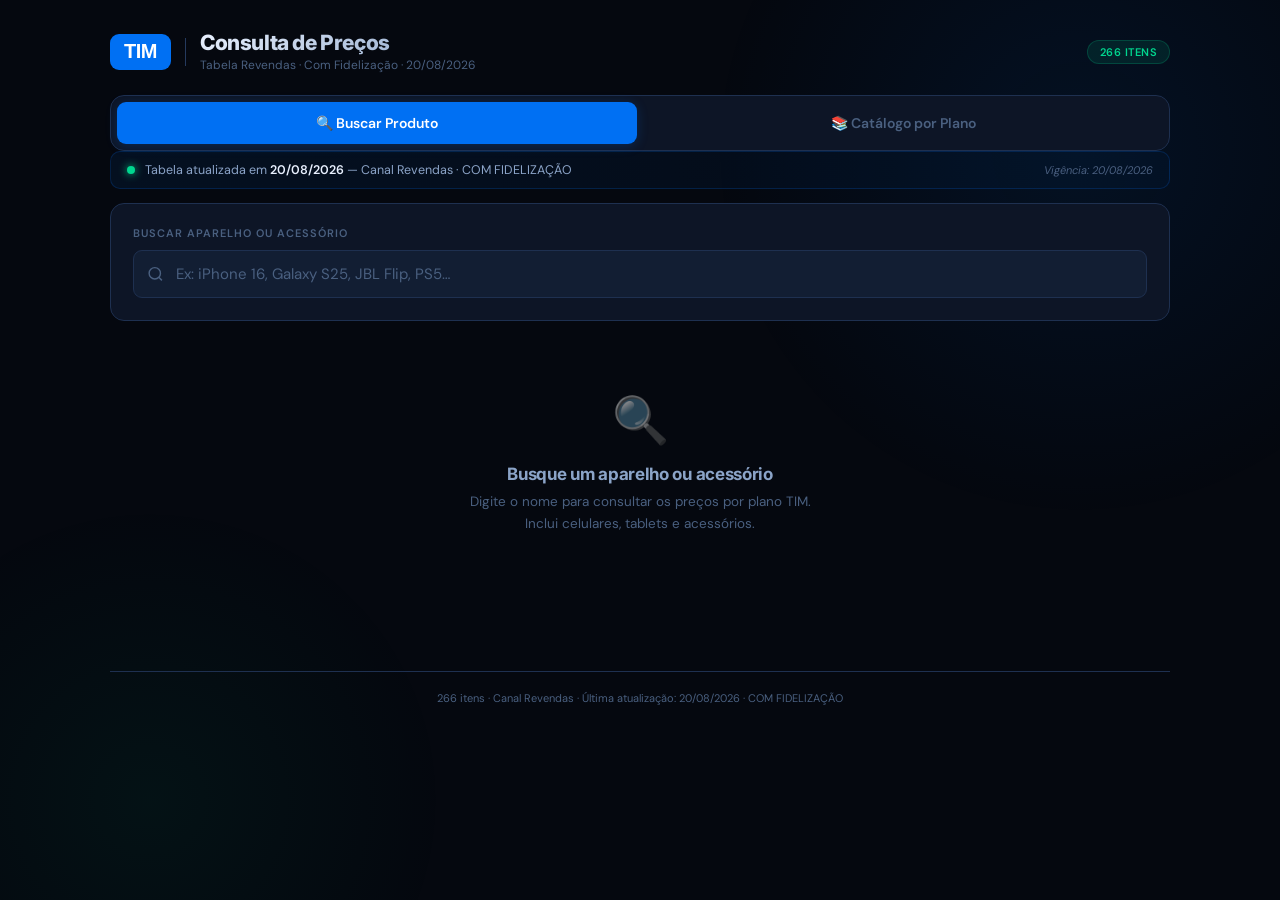
==== index.html @ 518be136 "🤖 Tabela atualizada automaticamente" ====
<!DOCTYPE html>
<html lang="pt-BR">
<head>
  <meta charset="UTF-8">
  <meta name="viewport" content="width=device-width, initial-scale=1.0">
  <meta name="description" content="Consulta de preços de aparelhos e acessórios TIM para canal Revendas">
  <title>TIM — Consulta de Preços · Revendas</title>
  <link rel="preconnect" href="https://fonts.googleapis.com">
  <link href="https://fonts.googleapis.com/css2?family=Inter:wght@400;500;600;700;800&family=DM+Sans:wght@400;500;600&display=swap" rel="stylesheet">
  <link rel="stylesheet" href="style.css">
</head>
<body>

  <!-- ════════════════════════════════════════════════════
       CABEÇALHO — Identidade visual e data da tabela
  ════════════════════════════════════════════════════ -->
  <header class="site-header" role="banner">
    <div class="header-inner">
      <div class="brand">
        <span class="brand-logo" aria-label="TIM">TIM</span>
        <div class="brand-divider" aria-hidden="true"></div>
        <div class="brand-text">
          <h1>Consulta de Preços</h1>
          <p>Tabela Revendas · Com Fidelização · <time datetime="2026-08-20">20/08/2026</time></p>
        </div>
      </div>
      <p class="header-badge" aria-label="Total de itens">266 itens</p>
    </div>
  </header>

  <!-- ════════════════════════════════════════════════════
       NAVEGAÇÃO DE MODO — Buscar vs. Catálogo
  ════════════════════════════════════════════════════ -->
  <nav class="mode-nav" role="tablist" aria-label="Modo de navegação">
    <div class="mode-nav-inner">
      <button class="mode-tab active" id="modeSearchTab" role="tab" aria-selected="true" data-mode="search">
        🔍 Buscar Produto
      </button>
      <button class="mode-tab" id="modeCatalogTab" role="tab" aria-selected="false" data-mode="catalog">
        📚 Catálogo por Plano
      </button>
    </div>
  </nav>

  <!-- ════════════════════════════════════════════════════
       CONTEÚDO PRINCIPAL
  ════════════════════════════════════════════════════ -->
  <main class="site-main" role="main">

    <!-- Banner de vigência da tabela -->
    <aside class="update-banner" aria-label="Informação de atualização">
      <span class="update-dot" aria-hidden="true"></span>
      <p class="update-text">
        Tabela atualizada em <strong>20/08/2026</strong> — Canal Revendas · COM FIDELIZAÇÃO
      </p>
      <p class="update-date">Vigência: 20/08/2026</p>
    </aside>

    <!-- ══════════════════ MODO BUSCA ══════════════════ -->
    <div id="modeSearch" role="tabpanel" aria-labelledby="modeSearchTab">

      <!-- Seção de busca -->
      <section class="search-section" aria-label="Busca de produtos">
        <label class="field-label" for="searchInput">Buscar Aparelho ou Acessório</label>
        <div class="search-wrapper" role="combobox" aria-expanded="false" aria-haspopup="listbox" aria-owns="searchDropdown">
          <svg class="search-icon" viewBox="0 0 24 24" fill="none" stroke="currentColor" stroke-width="2" aria-hidden="true">
            <circle cx="11" cy="11" r="8"/>
            <path d="m21 21-4.35-4.35"/>
          </svg>
          <input
            type="search"
            id="searchInput"
            placeholder="Ex: iPhone 16, Galaxy S25, JBL Flip, PS5…"
            autocomplete="off"
            spellcheck="false"
            aria-autocomplete="list"
            aria-controls="searchDropdown"
          >
          <button class="search-clear" id="searchClear" aria-label="Limpar busca" hidden>✕</button>
          <ul class="search-dropdown" id="searchDropdown" role="listbox" aria-label="Sugestões de produtos"></ul>
        </div>
      </section>

      <!-- Seletor de planos (visível após selecionar produto) -->
      <section class="plan-section" id="planSection" aria-label="Seleção de plano" hidden>
        <p class="field-label">Selecionar Plano</p>
        <nav class="plan-tabs" id="planTabs" aria-label="Grupos de planos">
          <button class="plan-tab active" data-group="nonfid" aria-pressed="true">💰 Sem Fidelização</button>
          <button class="plan-tab" data-group="mobile" aria-pressed="false">📱 Mobile Fidelizado</button>
          <button class="plan-tab" data-group="fibra" aria-pressed="false">🌐 TIM Fibra</button>
        </nav>
        <div id="planGrid" role="list" aria-label="Planos disponíveis"></div>
      </section>

      <!-- Resultado da consulta -->
      <section class="result-section" id="resultSection" aria-label="Resultado da consulta" hidden>
        <article class="product-card">

          <header class="product-header">
            <div class="product-logo" id="productLogo" aria-hidden="true"></div>
            <div class="product-info">
              <p class="product-type" id="productType"></p>
              <h2 class="product-name" id="productName"></h2>
              <ul class="product-tags" id="productTags" aria-label="Características do produto"></ul>
            </div>
          </header>

          <!-- Controle do Boost Trade In (visível só se o produto tiver Boost) -->
          <div class="boost-control" id="boostControl" hidden>
            <div class="boost-info">
              <span class="boost-label">⚡ Boost Trade In</span>
              <span class="boost-desc" id="boostDesc">Desconto extra na troca de aparelho usado</span>
            </div>
            <button class="boost-toggle" id="boostToggle" role="switch" aria-checked="false">
              <span class="boost-toggle-track"><span class="boost-toggle-thumb"></span></span>
              <span class="boost-toggle-state" id="boostToggleState">OFF</span>
            </button>
          </div>

          <!-- Destaque do preço selecionado -->
          <div class="price-spotlight" id="priceSpotlight" aria-live="polite">
            <p class="price-empty" id="priceEmpty">Selecione um plano acima para ver o preço</p>

            <div class="price-filled" id="priceFilled" hidden>
              <div class="price-plan-info">
                <span class="price-label">Preço no plano</span>
                <span class="price-plan-name" id="pricePlanName"></span>
              </div>
              <div class="price-value-row">
                <div class="price-value-block">
                  <span class="price-currency">R$</span>
                  <span class="price-integer" id="priceInteger"></span>
                  <span class="price-decimal" id="priceDecimal"></span>
                </div>
                <p class="price-hint" id="priceHint"></p>
                <div class="price-comparison" id="priceComparison"></div>
              </div>
            </div>
          </div>

          <!-- Todos os planos disponíveis -->
          <details class="all-plans" id="allPlansDetails">
            <summary class="all-plans-toggle">
              <span class="all-plans-title">Todos os planos disponíveis</span>
              <span class="all-plans-count badge" id="allPlansCount">0</span>
              <span class="all-plans-chevron" aria-hidden="true">▼</span>
            </summary>
            <ul class="all-plans-grid" id="allPlansGrid" role="list"></ul>
          </details>

        </article>
      </section>

      <!-- Estado inicial vazio -->
      <div class="empty-state" id="emptyState" aria-live="polite">
        <span class="empty-icon" aria-hidden="true">🔍</span>
        <h2>Busque um aparelho ou acessório</h2>
        <p>Digite o nome para consultar os preços por plano TIM.<br>Inclui celulares, tablets e acessórios.</p>
      </div>

    </div>

    <!-- ══════════════════ MODO CATÁLOGO ══════════════════ -->
    <div id="modeCatalog" role="tabpanel" aria-labelledby="modeCatalogTab" hidden>

      <!-- Filtros do catálogo -->
      <section class="catalog-filters" aria-label="Filtros do catálogo">
        <div class="catalog-filter-group">
          <label class="field-label" for="catalogPlanSelect">Plano do Cliente</label>
          <select class="catalog-select" id="catalogPlanSelect" aria-label="Selecionar plano do cliente">
            <option value="">— Escolha o plano para ver os preços —</option>
          </select>
        </div>

        <div class="catalog-filter-group">
          <label class="field-label" for="catalogTypeSelect">Tipo</label>
          <select class="catalog-select" id="catalogTypeSelect" aria-label="Filtrar por tipo">
            <option value="all">Todos</option>
            <option value="aparelho">📱 Aparelhos</option>
            <option value="acessorio">🔌 Acessórios</option>
          </select>
        </div>

        <div class="catalog-filter-group">
          <label class="field-label" for="catalogBrandSelect">Marca</label>
          <select class="catalog-select" id="catalogBrandSelect" aria-label="Filtrar por marca">
            <option value="all">Todas as marcas</option>
          </select>
        </div>

        <div class="catalog-filter-group catalog-filter-checkbox">
          <label class="catalog-check">
            <input type="checkbox" id="catalogBoostOnly">
            <span>⚡ Só com Boost</span>
          </label>
        </div>
      </section>

      <!-- Faixa de preço (digitável) -->
      <section class="catalog-price-range" aria-label="Faixa de preço">
        <div class="field-label">Faixa de Preço (R$)</div>
        <div class="price-input-row">
          <div class="price-input-group">
            <span class="price-input-prefix">de</span>
            <input type="number" id="catalogPriceMin" class="price-input" min="0" step="50" placeholder="0" inputmode="numeric" aria-label="Preço mínimo">
          </div>
          <span class="price-input-sep">—</span>
          <div class="price-input-group">
            <span class="price-input-prefix">até</span>
            <input type="number" id="catalogPriceMax" class="price-input" min="0" step="50" placeholder="sem limite" inputmode="numeric" aria-label="Preço máximo">
          </div>
          <button class="price-input-clear" id="catalogPriceClear" type="button">Limpar</button>
        </div>
      </section>

      <!-- Resumo de resultados -->
      <p class="catalog-summary" id="catalogSummary" aria-live="polite"></p>

      <!-- Grade do catálogo -->
      <section class="catalog-grid" id="catalogGrid" aria-label="Catálogo de produtos"></section>

      <!-- Estado vazio do catálogo -->
      <div class="empty-state" id="catalogEmpty">
        <span class="empty-icon" aria-hidden="true">📚</span>
        <h2>Selecione o plano do cliente</h2>
        <p>Escolha o plano acima para montar o catálogo com os preços já aplicados.<br>Depois é só filtrar por tipo, faixa de preço ou Boost.</p>
      </div>

    </div>

  </main>

  <!-- ════════════════════════════════════════════════════
       RODAPÉ
  ════════════════════════════════════════════════════ -->
  <footer class="site-footer" role="contentinfo">
    <p>
      266 itens &middot; Canal Revendas &middot;
      Última atualização: <time datetime="2026-08-20">20/08/2026</time> &middot; COM FIDELIZAÇÃO
    </p>
  </footer>

  <script src="script.js"></script>
</body>
</html>
---- style.css ----
/* ═══════════════════════════════════════════════════════════
   TIM Consulta de Preços — Canal Revendas
   style.css · Última atualização: 27/05/2026
   ═══════════════════════════════════════════════════════════ */


/* ──────────────────────────────────────────────────────────
   1. VARIÁVEIS GLOBAIS E RESET
   ────────────────────────────────────────────────────────── */
:root {
  /* Paleta de fundo */
  --bg:        #05080f;
  --surface:   #0d1526;
  --surface2:  #121e33;
  --surface3:  #1a2840;

  /* Bordas */
  --border:    #1e3050;
  --border2:   #253a5e;

  /* Cores de destaque */
  --accent:      #0070f3;
  --accent-glow: rgba(0, 112, 243, .22);

  /* Texto */
  --text:  #e8f0fe;
  --text2: #8ba4c8;
  --text3: #4a6080;

  /* Semânticas */
  --green:      #00d68f;
  --green-bg:   rgba(0, 214, 143, .1);
  --yellow:     #ffc107;
  --orange:     #ff8c42;
  --orange-bg:  rgba(255, 140, 66, .08);

  /* Forma */
  --radius:    14px;
  --radius-sm:  9px;
}

*, *::before, *::after {
  box-sizing: border-box;
  margin: 0;
  padding: 0;
}

/* Garante que o atributo `hidden` sempre esconda o elemento,
   mesmo quando há display:flex/grid definido na classe. */
[hidden] { display: none !important; }

html {
  scroll-behavior: smooth;
}

body {
  background: var(--bg);
  color: var(--text);
  font-family: 'DM Sans', sans-serif;
  min-height: 100vh;
  overflow-x: hidden;
}

/* Gradientes decorativos de fundo */
body::before {
  content: '';
  position: fixed;
  top: -250px; right: -200px;
  width: 800px; height: 800px;
  background: radial-gradient(circle, rgba(0, 112, 243, .09) 0%, transparent 65%);
  pointer-events: none;
  z-index: 0;
}
body::after {
  content: '';
  position: fixed;
  bottom: -200px; left: -150px;
  width: 600px; height: 600px;
  background: radial-gradient(circle, rgba(0, 214, 143, .05) 0%, transparent 70%);
  pointer-events: none;
  z-index: 0;
}


/* ──────────────────────────────────────────────────────────
   2. LAYOUT PRINCIPAL
   ────────────────────────────────────────────────────────── */
.site-main {
  position: relative;
  z-index: 1;
  max-width: 940px;
  margin: 0 auto;
  padding: 0 20px 80px;
}


/* ──────────────────────────────────────────────────────────
   3. CABEÇALHO (site-header)
   ────────────────────────────────────────────────────────── */
.site-header {
  position: relative;
  z-index: 1;
  max-width: 940px;
  margin: 0 auto;
  padding: 30px 20px 22px;
}

.header-inner {
  display: flex;
  align-items: center;
  gap: 14px;
  flex-wrap: wrap;
}

/* Logotipo TIM */
.brand {
  display: flex;
  align-items: center;
  gap: 14px;
}

.brand-logo {
  display: inline-flex;
  align-items: center;
  justify-content: center;
  height: 36px;
  padding: 0 14px;
  background: #0070f3;
  border-radius: 9px;
  font-family: 'Arial Black', sans-serif;
  font-weight: 900;
  font-size: 20px;
  color: white;
  letter-spacing: -0.5px;
}

.brand-divider {
  width: 1px;
  height: 28px;
  background: var(--border2);
  flex-shrink: 0;
}

.brand-text h1 {
  font-family: 'Inter', sans-serif;
  font-weight: 800;
  font-size: clamp(16px, 3.2vw, 21px);
  letter-spacing: -0.4px;
  background: linear-gradient(135deg, #e8f0fe, #8ba4c8);
  -webkit-background-clip: text;
  -webkit-text-fill-color: transparent;
  background-clip: text;
}

.brand-text p {
  font-size: 12px;
  color: var(--text3);
  margin-top: 2px;
}

/* Badge de contagem de itens */
.header-badge {
  margin-left: auto;
  background: var(--green-bg);
  color: var(--green);
  border: 1px solid rgba(0, 214, 143, .2);
  border-radius: 20px;
  padding: 4px 12px;
  font-size: 11px;
  font-weight: 600;
  letter-spacing: .5px;
  text-transform: uppercase;
  white-space: nowrap;
}


/* ──────────────────────────────────────────────────────────
   4. BANNER DE ATUALIZAÇÃO
   ────────────────────────────────────────────────────────── */
.update-banner {
  background: linear-gradient(90deg, rgba(0, 112, 243, .08), rgba(0, 112, 243, .03));
  border: 1px solid rgba(0, 112, 243, .2);
  border-radius: 10px;
  padding: 10px 16px;
  margin-bottom: 14px;
  display: flex;
  align-items: center;
  gap: 10px;
  flex-wrap: wrap;
}

/* Indicador "ao vivo" verde */
.update-dot {
  width: 8px;
  height: 8px;
  background: var(--green);
  border-radius: 50%;
  flex-shrink: 0;
  box-shadow: 0 0 8px var(--green);
}

.update-text {
  font-size: 12.5px;
  color: var(--text2);
}
.update-text strong {
  color: var(--text);
  font-weight: 600;
}

.update-date {
  margin-left: auto;
  font-size: 11px;
  color: var(--text3);
  font-style: italic;
}


/* ──────────────────────────────────────────────────────────
   5. SEÇÃO DE BUSCA E DROPDOWN
   ────────────────────────────────────────────────────────── */
.search-section {
  background: var(--surface);
  border: 1px solid var(--border);
  border-radius: var(--radius);
  padding: 22px;
  margin-bottom: 14px;
}

.field-label {
  display: block;
  font-size: 11px;
  font-weight: 600;
  letter-spacing: 1px;
  text-transform: uppercase;
  color: var(--text3);
  margin-bottom: 10px;
}

.search-wrapper {
  position: relative;
}

/* Ícone de lupa */
.search-icon {
  position: absolute;
  left: 14px;
  top: 50%;
  transform: translateY(-50%);
  color: var(--text3);
  pointer-events: none;
  width: 17px;
  height: 17px;
}

/* Botão limpar */
.search-clear {
  position: absolute;
  right: 14px;
  top: 50%;
  transform: translateY(-50%);
  background: var(--surface3);
  border: 1px solid var(--border);
  color: var(--text3);
  border-radius: 6px;
  width: 26px;
  height: 26px;
  display: flex;
  align-items: center;
  justify-content: center;
  cursor: pointer;
  font-size: 13px;
  transition: color .15s;
}
.search-clear:hover { color: var(--text); }

/* Campo de texto */
#searchInput {
  width: 100%;
  background: var(--surface2);
  border: 1.5px solid var(--border);
  border-radius: var(--radius-sm);
  padding: 13px 46px 13px 42px;
  color: var(--text);
  font-family: 'DM Sans', sans-serif;
  font-size: 15px;
  outline: none;
  transition: border-color .2s, box-shadow .2s;
}
#searchInput::placeholder { color: var(--text3); }
#searchInput:focus {
  border-color: var(--accent);
  box-shadow: 0 0 0 3px var(--accent-glow);
}

/* Lista de sugestões */
.search-dropdown {
  position: absolute;
  top: calc(100% + 6px);
  left: 0;
  right: 0;
  background: var(--surface2);
  border: 1.5px solid var(--border2);
  border-radius: var(--radius-sm);
  max-height: 340px;
  overflow-y: auto;
  z-index: 200;
  box-shadow: 0 16px 48px rgba(0, 0, 0, .55);
  list-style: none;
}
.search-dropdown:empty,
.search-dropdown[hidden] { display: none; }

.search-dropdown::-webkit-scrollbar       { width: 4px; }
.search-dropdown::-webkit-scrollbar-thumb { background: var(--border2); border-radius: 4px; }

/* Item da sugestão */
.dropdown-item {
  padding: 10px 14px;
  cursor: pointer;
  border-bottom: 1px solid var(--border);
  transition: background .12s;
  display: flex;
  align-items: center;
  gap: 10px;
  list-style: none;
}
.dropdown-item:last-child  { border-bottom: none; }
.dropdown-item:hover,
.dropdown-item.focused     { background: var(--surface3); }

/* Logo da marca no dropdown */
.dropdown-item-logo {
  width: 32px;
  height: 32px;
  flex-shrink: 0;
  display: flex;
  align-items: center;
  justify-content: center;
  background: white;
  border-radius: 7px;
  padding: 4px;
  overflow: hidden;
}
.dropdown-item-logo svg       { width: 100%; height: 100%; object-fit: contain; }
.dropdown-item-logo.icon-only { background: var(--surface3); border: 1px solid var(--border); font-size: 15px; }

.dropdown-item-info  { flex: 1; min-width: 0; }
.dropdown-item-name  { font-size: 13.5px; color: var(--text); font-weight: 500; white-space: nowrap; overflow: hidden; text-overflow: ellipsis; }
.dropdown-item-name mark { background: transparent; color: var(--accent); font-weight: 700; }
.dropdown-item-sub   { font-size: 11px; color: var(--text3); margin-top: 1px; }
.dropdown-item-tags  { display: flex; gap: 5px; flex-shrink: 0; }

/* Mensagem "sem resultados" */
.dropdown-no-results { padding: 20px; text-align: center; color: var(--text3); font-size: 14px; }

/* Tags pequenas (tecnologia, categoria) */
.tag {
  font-size: 10px;
  border-radius: 4px;
  padding: 2px 7px;
  font-weight: 600;
  border: 1px solid;
}
.tag-tech { background: var(--surface3); color: var(--text3); border-color: var(--border); }
.tag-5g   { background: rgba(0, 214, 143, .08); color: var(--green); border-color: rgba(0, 214, 143, .2); }
.tag-acc  { background: rgba(255, 193, 7, .08); color: var(--yellow); border-color: rgba(255, 193, 7, .2); }


/* ──────────────────────────────────────────────────────────
   6. SELETOR DE PLANOS
   ────────────────────────────────────────────────────────── */
.plan-section {
  background: var(--surface);
  border: 1px solid var(--border);
  border-radius: var(--radius);
  padding: 22px;
  margin-bottom: 14px;
  animation: fadeUp .3s ease;
}

@keyframes fadeUp {
  from { opacity: 0; transform: translateY(8px); }
  to   { opacity: 1; transform: translateY(0); }
}

/* Abas de grupo */
.plan-tabs {
  display: flex;
  gap: 6px;
  margin-bottom: 16px;
  flex-wrap: wrap;
}

.plan-tab {
  background: var(--surface2);
  border: 1.5px solid var(--border);
  color: var(--text3);
  border-radius: 20px;
  padding: 6px 14px;
  font-size: 12px;
  font-weight: 600;
  cursor: pointer;
  transition: all .15s;
  font-family: 'DM Sans', sans-serif;
  white-space: nowrap;
}
.plan-tab:hover { color: var(--text); border-color: var(--border2); }
.plan-tab.active,
.plan-tab[aria-pressed="true"] {
  background: var(--accent);
  border-color: var(--accent);
  color: white;
  box-shadow: 0 0 14px var(--accent-glow);
}

/* Grade de planos fidelizados (horizontal) */
.plan-grid {
  display: grid;
  grid-template-columns: repeat(auto-fill, minmax(200px, 1fr));
  gap: 6px;
}

.plan-card {
  background: var(--surface2);
  border: 1.5px solid var(--border);
  border-radius: var(--radius-sm);
  padding: 11px 14px;
  cursor: pointer;
  transition: all .18s;
  display: flex;
  align-items: center;
  justify-content: space-between;
  gap: 8px;
  min-height: 50px;
  list-style: none;
}
.plan-card:hover                  { border-color: var(--accent); background: var(--surface3); transform: translateY(-1px); }
.plan-card.selected               { border-color: var(--accent); background: rgba(0, 112, 243, .1); box-shadow: 0 0 0 1px var(--accent); }
.plan-card.unavailable            { opacity: .3; cursor: not-allowed; }
.plan-card.unavailable:hover      { transform: none; border-color: var(--border); background: var(--surface2); }

.plan-card__name  { font-size: 12px; font-weight: 600; color: var(--text); line-height: 1.3; flex: 1; min-width: 0; }
.plan-card__price { font-family: 'Inter', sans-serif; font-size: 14px; font-weight: 700; color: var(--green); white-space: nowrap; flex-shrink: 0; text-align: right; font-variant-numeric: tabular-nums; letter-spacing: -.2px; }
.plan-card__price.na { font-size: 11px; color: var(--text3); font-family: 'DM Sans', sans-serif; font-weight: 400; }

/* Grade de planos sem fidelização (vertical, 2 colunas) */
.nonfid-grid {
  display: grid;
  grid-template-columns: repeat(2, 1fr);
  gap: 8px;
}

.nonfid-card {
  background: var(--surface2);
  border: 1.5px solid rgba(255, 140, 66, .3);
  border-radius: var(--radius-sm);
  padding: 14px 16px;
  cursor: pointer;
  transition: all .18s;
  display: flex;
  flex-direction: column;
  gap: 8px;
  list-style: none;
}
.nonfid-card:hover                { border-color: var(--orange); background: var(--surface3); transform: translateY(-1px); }
.nonfid-card.selected             { border-color: var(--orange); background: var(--orange-bg); box-shadow: 0 0 0 1px var(--orange); }
.nonfid-card.unavailable          { opacity: .3; cursor: not-allowed; }
.nonfid-card.unavailable:hover    { transform: none; border-color: rgba(255, 140, 66, .3); background: var(--surface2); }

.nonfid-card__name  { font-size: 12px; font-weight: 700; color: var(--text); line-height: 1.3; text-transform: uppercase; letter-spacing: .3px; }
.nonfid-card__desc  { font-size: 10.5px; color: var(--text3); font-weight: 400; line-height: 1.4; }
.nonfid-card__price { font-family: 'Inter', sans-serif; font-size: 19px; font-weight: 700; color: var(--orange); letter-spacing: -.3px; line-height: 1; font-variant-numeric: tabular-nums; }
.nonfid-card__price.na { font-size: 12px; color: var(--text3); font-family: 'DM Sans', sans-serif; font-weight: 400; }

/* Nota informativa abaixo dos cards sem fidelização */
.nonfid-note {
  grid-column: 1 / -1;
  font-size: 11px;
  color: var(--text3);
  padding: 9px 12px;
  background: rgba(255, 140, 66, .06);
  border: 1px solid rgba(255, 140, 66, .15);
  border-radius: 7px;
  line-height: 1.5;
}


/* ──────────────────────────────────────────────────────────
   7. CARD DE RESULTADO
   ────────────────────────────────────────────────────────── */
.result-section {
  animation: fadeUp .35s ease;
}

.product-card {
  background: var(--surface);
  border: 1px solid var(--border);
  border-radius: var(--radius);
  padding: 26px;
  margin-bottom: 14px;
}

/* Cabeçalho do produto */
.product-header {
  display: flex;
  align-items: flex-start;
  gap: 16px;
  margin-bottom: 22px;
  flex-wrap: wrap;
}

.product-logo {
  width: 60px;
  height: 60px;
  background: white;
  border-radius: 13px;
  display: flex;
  align-items: center;
  justify-content: center;
  flex-shrink: 0;
  padding: 8px;
  overflow: hidden;
  box-shadow: 0 4px 16px rgba(0, 0, 0, .35);
}
.product-logo svg      { width: 100%; height: 100%; object-fit: contain; }
.product-logo.icon-only { background: var(--surface2); border: 1px solid var(--border); font-size: 26px; }

.product-info { flex: 1; }

.product-type {
  font-size: 10px;
  font-weight: 700;
  letter-spacing: 1.2px;
  text-transform: uppercase;
  color: var(--text3);
  margin-bottom: 4px;
}

.product-name {
  font-family: 'Inter', sans-serif;
  font-size: clamp(15px, 3vw, 20px);
  font-weight: 700;
  color: var(--text);
  line-height: 1.25;
  margin-bottom: 8px;
  letter-spacing: -.3px;
}

.product-tags {
  display: flex;
  gap: 6px;
  flex-wrap: wrap;
  list-style: none;
}

.product-tag { font-size: 11px; border-radius: 5px; padding: 3px 9px; font-weight: 600; border: 1px solid; }
.product-tag--default { background: var(--surface3); color: var(--text3); border-color: var(--border); }
.product-tag--5g    { background: rgba(0, 214, 143, .08); color: var(--green); border-color: rgba(0, 214, 143, .2); }
.product-tag--store { background: rgba(255, 140, 66, .08); color: var(--orange); border-color: rgba(255, 140, 66, .2); }


/* ──────────────────────────────────────────────────────────
   8. SPOTLIGHT DE PREÇO
   ────────────────────────────────────────────────────────── */
.price-spotlight {
  background: var(--surface2);
  border: 1.5px solid var(--border2);
  border-radius: var(--radius);
  overflow: hidden;
  margin-bottom: 20px;
}

/* Estado vazio */
.price-empty {
  padding: 26px 22px;
  text-align: center;
  color: var(--text3);
  font-size: 14px;
}

/* Cabeçalho do spotlight */
.price-plan-info {
  padding: 16px 22px 14px;
  border-bottom: 1px solid var(--border);
}

.price-label {
  display: block;
  font-size: 10px;
  font-weight: 700;
  letter-spacing: 1.2px;
  text-transform: uppercase;
  color: var(--text3);
  margin-bottom: 8px;
}

.price-plan-name         { font-size: 14px; font-weight: 600; color: var(--accent); line-height: 1.3; }
.price-plan-name.nonfid  { color: var(--orange); }

/* Valor principal */
.price-value-row {
  padding: 16px 22px;
  display: flex;
  align-items: flex-end;
  gap: 20px;
  flex-wrap: wrap;
}

.price-value-block {
  flex: 1;
  display: flex;
  align-items: baseline;
  gap: 8px;
  flex-wrap: wrap;
}

.price-currency { font-family: 'Inter', sans-serif; font-size: 18px; font-weight: 600; color: var(--text3); padding-bottom: 6px; }
.price-integer  { font-family: 'Inter', sans-serif; font-size: clamp(38px, 8vw, 58px); font-weight: 800; color: var(--text); line-height: 1; letter-spacing: -2px; font-variant-numeric: tabular-nums; }
.price-decimal  { font-family: 'Inter', sans-serif; font-size: 22px; font-weight: 600; color: var(--text2); padding-bottom: 8px; font-variant-numeric: tabular-nums; }

.price-hint {
  font-size: 11px;
  color: var(--text3);
  margin-top: 5px;
  font-style: italic;
}

/* Comparativo de economia */
.price-comparison {
  display: flex;
  flex-direction: column;
  gap: 4px;
  align-items: flex-end;
  padding-bottom: 4px;
}

.comparison-label    { font-size: 11px; color: var(--text3); font-weight: 500; }
.comparison-original { font-size: 15px; color: var(--text3); text-decoration: line-through; font-weight: 500; }
.comparison-savings  {
  display: inline-flex;
  align-items: center;
  gap: 4px;
  background: var(--green-bg);
  border: 1px solid rgba(0, 214, 143, .25);
  border-radius: 6px;
  padding: 4px 10px;
  font-size: 12px;
  font-weight: 700;
  color: var(--green);
}


/* ──────────────────────────────────────────────────────────
   9. TODOS OS PLANOS (colapsável nativo via <details>)
   ────────────────────────────────────────────────────────── */
.all-plans {
  border-radius: var(--radius-sm);
  overflow: hidden;
}

/* Cabeçalho clicável */
.all-plans-toggle {
  display: flex;
  align-items: center;
  gap: 10px;
  cursor: pointer;
  padding: 12px 16px;
  background: var(--surface2);
  border: 1px solid var(--border);
  border-radius: var(--radius-sm);
  transition: all .15s;
  list-style: none;
  user-select: none;
}
.all-plans-toggle::-webkit-details-marker { display: none; }
.all-plans-toggle:hover { background: var(--surface3); border-color: var(--border2); }

.all-plans-title  { font-family: 'Inter', sans-serif; font-size: 13px; font-weight: 600; color: var(--text2); flex: 1; }

/* Badge com contagem */
.badge {
  font-size: 11px;
  background: var(--surface3);
  color: var(--text3);
  border: 1px solid var(--border);
  border-radius: 10px;
  padding: 2px 8px;
  font-weight: 600;
}

/* Seta que rotaciona ao abrir */
.all-plans-chevron { color: var(--text3); font-size: 14px; flex-shrink: 0; transition: transform .25s; }
.all-plans[open] .all-plans-chevron { transform: rotate(180deg); }

/* Lista de planos */
.all-plans-grid {
  display: grid;
  grid-template-columns: repeat(auto-fill, minmax(220px, 1fr));
  gap: 5px;
  padding-top: 10px;
  list-style: none;
}

/* Item de plano mini */
.plan-mini {
  display: flex;
  align-items: center;
  background: var(--surface2);
  border: 1px solid var(--border);
  border-radius: var(--radius-sm);
  padding: 10px 14px;
  cursor: pointer;
  transition: all .15s;
  gap: 12px;
  list-style: none;
}
.plan-mini:hover     { border-color: var(--border2); background: var(--surface3); }
.plan-mini.active    { border-color: var(--accent); background: rgba(0, 112, 243, .08); }

.plan-mini__name {
  font-size: 12px;
  color: var(--text2);
  font-weight: 500;
  flex: 1;
  line-height: 1.3;
}

.plan-mini__nonfid-badge {
  display: block;
  font-size: 9px;
  color: var(--orange);
  font-weight: 700;
}

.plan-mini__price-block { text-align: right; flex-shrink: 0; }
.plan-mini__currency    { font-size: 10px; color: var(--text3); font-weight: 500; }
.plan-mini__value       { font-family: 'Inter', sans-serif; font-size: 15px; font-weight: 700; color: var(--green); line-height: 1; letter-spacing: -.2px; font-variant-numeric: tabular-nums; }
.plan-mini__value.nonfid { color: var(--orange); }
.plan-mini__cents       { font-family: 'Inter', sans-serif; font-size: 11px; font-weight: 600; opacity: .75; font-variant-numeric: tabular-nums; }


/* ──────────────────────────────────────────────────────────
   10. ESTADO VAZIO (sem produto selecionado)
   ────────────────────────────────────────────────────────── */
.empty-state {
  text-align: center;
  padding: 55px 20px;
  color: var(--text3);
}

.empty-icon  { font-size: 46px; display: block; margin-bottom: 14px; opacity: .5; }
.empty-state h2 { font-family: 'Inter', sans-serif; font-size: 17px; font-weight: 700; color: var(--text2); margin-bottom: 7px; letter-spacing: -.3px; }
.empty-state p  { font-size: 13.5px; line-height: 1.65; max-width: 360px; margin: 0 auto; }


/* ──────────────────────────────────────────────────────────
   11. RODAPÉ (site-footer)
   ────────────────────────────────────────────────────────── */
.site-footer {
  position: relative;
  z-index: 1;
  max-width: 940px;
  margin: 0 auto;
  padding: 0 20px 40px;
}

.site-footer p {
  text-align: center;
  font-size: 11px;
  color: var(--text3);
  padding-top: 16px;
  border-top: 1px solid var(--border);
  line-height: 1.9;
}


/* ──────────────────────────────────────────────────────────
   12. RESPONSIVIDADE
   ────────────────────────────────────────────────────────── */

/* Mobile */
@media (max-width: 600px) {
  .site-header  { padding: 16px 14px 14px; }
  .site-main    { padding: 0 14px 60px; }
  .site-footer  { padding: 0 14px 40px; }
  .header-badge { display: none; }
  .search-section, .plan-section, .product-card { padding: 16px; }
  .plan-grid        { grid-template-columns: 1fr; }
  .nonfid-grid      { grid-template-columns: 1fr; }
  .all-plans-grid   { grid-template-columns: 1fr; }
  .price-value-row  { gap: 14px; }
  .price-comparison { align-items: flex-start; }
  .update-date      { display: none; }
  /* Cards de plano: nome e preço lado a lado com respiro */
  .plan-card        { min-height: 46px; padding: 12px 14px; }
  .plan-card__name  { font-size: 13px; }
  .plan-card__price { font-size: 15px; }
}

/* Tablets / telas médias: 2 colunas */
@media (min-width: 601px) and (max-width: 900px) {
  .plan-grid   { grid-template-columns: 1fr 1fr; }
  .nonfid-grid { grid-template-columns: 1fr 1fr; }
}

/* Desktop largo */
@media (min-width: 1200px) {
  .site-header,
  .site-main,
  .site-footer { max-width: 1100px; }
  .plan-grid   { grid-template-columns: repeat(auto-fill, minmax(210px, 1fr)); }
  .nonfid-grid { grid-template-columns: repeat(4, 1fr); }
}


/* ══════════════════════════════════════════════════════════
   13. NAVEGAÇÃO DE MODO (Buscar / Catálogo)
   ══════════════════════════════════════════════════════════ */
.mode-nav {
  position: relative;
  z-index: 1;
  max-width: 940px;
  margin: 0 auto;
  padding: 0 20px;
}

.mode-nav-inner {
  display: flex;
  gap: 6px;
  background: var(--surface);
  border: 1px solid var(--border);
  border-radius: var(--radius);
  padding: 6px;
}

.mode-tab {
  flex: 1;
  background: transparent;
  border: none;
  color: var(--text3);
  border-radius: var(--radius-sm);
  padding: 12px 16px;
  font-size: 14px;
  font-weight: 600;
  cursor: pointer;
  transition: all .18s;
  font-family: 'DM Sans', sans-serif;
}
.mode-tab:hover    { color: var(--text2); }
.mode-tab.active {
  background: var(--accent);
  color: white;
  box-shadow: 0 2px 12px var(--accent-glow);
}


/* ══════════════════════════════════════════════════════════
   14. CONTROLE DO BOOST TRADE IN
   ══════════════════════════════════════════════════════════ */
.boost-control {
  display: flex;
  align-items: center;
  justify-content: space-between;
  gap: 16px;
  background: linear-gradient(90deg, rgba(255, 193, 7, .08), rgba(255, 140, 66, .04));
  border: 1.5px solid rgba(255, 193, 7, .3);
  border-radius: var(--radius);
  padding: 14px 18px;
  margin-bottom: 20px;
}

.boost-info {
  display: flex;
  flex-direction: column;
  gap: 3px;
  min-width: 0;
}

.boost-label {
  font-size: 13px;
  font-weight: 700;
  color: var(--yellow);
  letter-spacing: .3px;
}

.boost-desc {
  font-size: 11.5px;
  color: var(--text3);
  line-height: 1.4;
}

/* Interruptor (switch) do Boost */
.boost-toggle {
  display: flex;
  align-items: center;
  gap: 10px;
  background: transparent;
  border: none;
  cursor: pointer;
  flex-shrink: 0;
  font-family: 'Inter', sans-serif;
}

.boost-toggle-track {
  position: relative;
  width: 46px;
  height: 26px;
  background: var(--surface3);
  border: 1px solid var(--border2);
  border-radius: 13px;
  transition: background .2s, border-color .2s;
}

.boost-toggle-thumb {
  position: absolute;
  top: 2px;
  left: 2px;
  width: 20px;
  height: 20px;
  background: var(--text3);
  border-radius: 50%;
  transition: transform .2s, background .2s;
}

.boost-toggle-state {
  font-size: 12px;
  font-weight: 700;
  color: var(--text3);
  letter-spacing: .5px;
  min-width: 26px;
  text-align: left;
}

/* Estado ATIVADO */
.boost-toggle[aria-checked="true"] .boost-toggle-track {
  background: rgba(255, 193, 7, .25);
  border-color: var(--yellow);
}
.boost-toggle[aria-checked="true"] .boost-toggle-thumb {
  transform: translateX(20px);
  background: var(--yellow);
}
.boost-toggle[aria-checked="true"] .boost-toggle-state {
  color: var(--yellow);
}

/* Linha de desconto Boost dentro do spotlight */
.price-boost-applied {
  display: inline-flex;
  align-items: center;
  gap: 6px;
  background: rgba(255, 193, 7, .1);
  border: 1px solid rgba(255, 193, 7, .3);
  border-radius: 6px;
  padding: 4px 10px;
  font-size: 12px;
  font-weight: 700;
  color: var(--yellow);
  margin-top: 8px;
}

/* Selo de Boost nas tags do produto e cards do catálogo */
.tag-boost,
.product-tag--boost {
  background: rgba(255, 193, 7, .1);
  color: var(--yellow);
  border-color: rgba(255, 193, 7, .3);
}


/* ══════════════════════════════════════════════════════════
   15. CATÁLOGO POR PLANO
   ══════════════════════════════════════════════════════════ */

/* Filtros */
.catalog-filters {
  display: grid;
  grid-template-columns: 1.6fr 1fr 1.2fr auto;
  gap: 12px;
  background: var(--surface);
  border: 1px solid var(--border);
  border-radius: var(--radius);
  padding: 18px;
  margin-bottom: 14px;
  align-items: end;
}

.catalog-filter-group { min-width: 0; }

.catalog-select {
  width: 100%;
  background: var(--surface2);
  border: 1.5px solid var(--border);
  border-radius: var(--radius-sm);
  padding: 11px 14px;
  color: var(--text);
  font-family: 'DM Sans', sans-serif;
  font-size: 14px;
  outline: none;
  cursor: pointer;
  transition: border-color .2s;
}
.catalog-select:focus { border-color: var(--accent); }

.catalog-filter-checkbox { display: flex; align-items: center; }

.catalog-check {
  display: flex;
  align-items: center;
  gap: 8px;
  cursor: pointer;
  font-size: 13px;
  font-weight: 600;
  color: var(--text2);
  white-space: nowrap;
  padding: 11px 0;
}
.catalog-check input { width: 16px; height: 16px; cursor: pointer; accent-color: var(--yellow); }

/* Faixa de preço (campos digitáveis) */
.catalog-price-range {
  background: var(--surface);
  border: 1px solid var(--border);
  border-radius: var(--radius);
  padding: 16px 18px;
  margin-bottom: 14px;
}

.price-input-row {
  display: flex;
  align-items: center;
  gap: 10px;
  margin-top: 8px;
  flex-wrap: wrap;
}

.price-input-group {
  display: flex;
  align-items: center;
  gap: 8px;
  background: var(--surface2);
  border: 1.5px solid var(--border);
  border-radius: var(--radius-sm);
  padding: 0 12px;
  transition: border-color .2s;
}
.price-input-group:focus-within { border-color: var(--accent); }

.price-input-prefix {
  font-size: 12px;
  color: var(--text3);
  font-weight: 600;
}

.price-input {
  background: transparent;
  border: none;
  color: var(--text);
  font-family: 'Inter', sans-serif;
  font-size: 15px;
  font-weight: 600;
  padding: 11px 0;
  width: 110px;
  outline: none;
  font-variant-numeric: tabular-nums;
}
.price-input::placeholder { color: var(--text3); font-weight: 400; }
/* Remove as setinhas dos number inputs */
.price-input::-webkit-outer-spin-button,
.price-input::-webkit-inner-spin-button { -webkit-appearance: none; margin: 0; }
.price-input { -moz-appearance: textfield; appearance: textfield; }

.price-input-sep { color: var(--text3); font-weight: 600; }

.price-input-clear {
  margin-left: auto;
  background: var(--surface3);
  border: 1px solid var(--border);
  color: var(--text3);
  border-radius: var(--radius-sm);
  padding: 9px 16px;
  font-size: 12px;
  font-weight: 600;
  cursor: pointer;
  font-family: 'DM Sans', sans-serif;
  transition: all .15s;
}
.price-input-clear:hover { color: var(--text); border-color: var(--border2); }

/* Resumo */
.catalog-summary {
  font-size: 13px;
  color: var(--text3);
  margin-bottom: 14px;
  padding: 0 2px;
}
.catalog-summary strong { color: var(--text2); }

/* Grade de produtos */
.catalog-grid {
  display: grid;
  grid-template-columns: repeat(auto-fill, minmax(220px, 1fr));
  gap: 12px;
}

/* Cartão do catálogo */
.catalog-card {
  background: var(--surface);
  border: 1px solid var(--border);
  border-radius: var(--radius);
  padding: 16px;
  display: flex;
  flex-direction: column;
  gap: 12px;
  transition: border-color .18s, transform .18s;
}
.catalog-card:hover { border-color: var(--border2); transform: translateY(-2px); }

.catalog-card-top {
  display: flex;
  align-items: center;
  gap: 12px;
}

.catalog-card-logo {
  width: 44px; height: 44px;
  background: white;
  border-radius: 10px;
  display: flex;
  align-items: center;
  justify-content: center;
  flex-shrink: 0;
  padding: 6px;
  overflow: hidden;
}
.catalog-card-logo svg { width: 100%; height: 100%; object-fit: contain; }
.catalog-card-logo.icon-only { background: var(--surface2); border: 1px solid var(--border); font-size: 20px; }

.catalog-card-title { flex: 1; min-width: 0; }
.catalog-card-name {
  font-family: 'Inter', sans-serif;
  font-size: 13px;
  font-weight: 600;
  color: var(--text);
  line-height: 1.3;
}
.catalog-card-cat {
  font-size: 10.5px;
  color: var(--text3);
  margin-top: 2px;
}

.catalog-card-tags {
  display: flex;
  gap: 5px;
  flex-wrap: wrap;
}

.catalog-card-price {
  display: flex;
  align-items: baseline;
  gap: 4px;
  padding-top: 4px;
  border-top: 1px solid var(--border);
}
.catalog-card-price-label {
  font-size: 10px;
  color: var(--text3);
  margin-right: auto;
  align-self: center;
}
.catalog-card-currency { font-family: 'Inter', sans-serif; font-size: 12px; font-weight: 600; color: var(--text3); }
.catalog-card-value {
  font-family: 'Inter', sans-serif;
  font-size: 20px;
  font-weight: 800;
  color: var(--green);
  letter-spacing: -.5px;
  font-variant-numeric: tabular-nums;
}
.catalog-card-cents { font-family: 'Inter', sans-serif; font-size: 12px; font-weight: 600; color: var(--text2); }

/* Linha de Boost no card do catálogo */
.catalog-card-boost {
  display: flex;
  align-items: center;
  gap: 6px;
  font-size: 11px;
  font-weight: 600;
  color: var(--yellow);
  background: rgba(255, 193, 7, .08);
  border-radius: 6px;
  padding: 5px 9px;
}


/* ══════════════════════════════════════════════════════════
   16. RESPONSIVIDADE — modos Boost e Catálogo
   ══════════════════════════════════════════════════════════ */
@media (max-width: 600px) {
  .mode-nav { padding: 0 14px; }
  .mode-tab { font-size: 13px; padding: 11px 10px; }
  .catalog-filters { grid-template-columns: 1fr; gap: 14px; }
  .catalog-grid { grid-template-columns: 1fr 1fr; }
  .boost-control { padding: 12px 14px; gap: 12px; }
  .boost-desc { font-size: 10.5px; }
  .price-input { width: 100%; }
  .price-input-group { flex: 1; }
  .price-input-clear { margin-left: 0; width: 100%; }
}

@media (max-width: 380px) {
  .catalog-grid { grid-template-columns: 1fr; }
}

@media (min-width: 1200px) {
  .mode-nav { max-width: 1100px; }
  .catalog-grid { grid-template-columns: repeat(auto-fill, minmax(230px, 1fr)); }
}
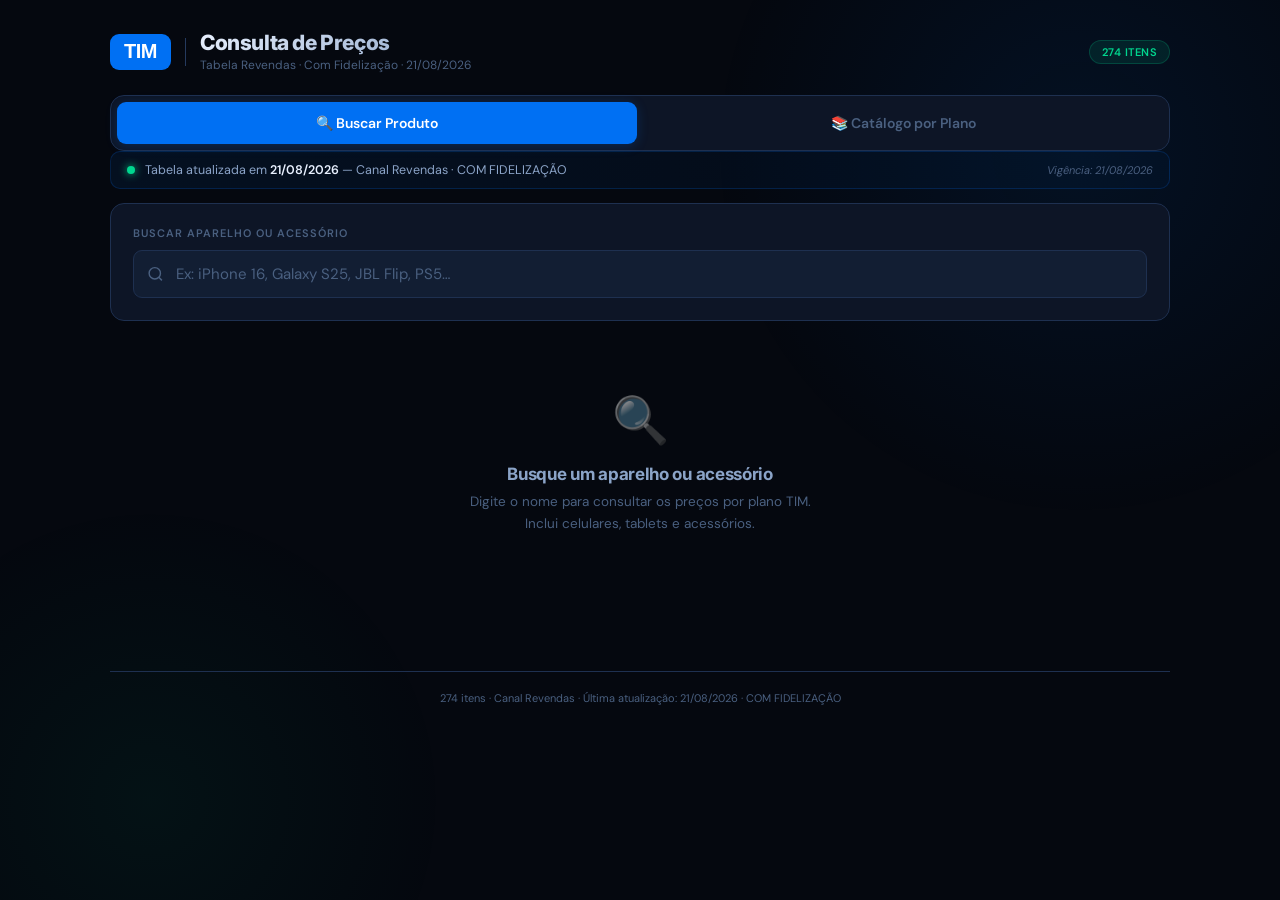
==== commit 8b0fef71: "🤖 Tabela atualizada automaticamente" ====
--- a/index.html
+++ b/index.html
@@ -21,10 +21,10 @@
         <div class="brand-divider" aria-hidden="true"></div>
         <div class="brand-text">
           <h1>Consulta de Preços</h1>
-          <p>Tabela Revendas · Com Fidelização · <time datetime="2026-08-20">20/08/2026</time></p>
+          <p>Tabela Revendas · Com Fidelização · <time datetime="2026-08-21">21/08/2026</time></p>
         </div>
       </div>
-      <p class="header-badge" aria-label="Total de itens">266 itens</p>
+      <p class="header-badge" aria-label="Total de itens">274 itens</p>
     </div>
   </header>
 
@@ -51,9 +51,9 @@
     <aside class="update-banner" aria-label="Informação de atualização">
       <span class="update-dot" aria-hidden="true"></span>
       <p class="update-text">
-        Tabela atualizada em <strong>20/08/2026</strong> — Canal Revendas · COM FIDELIZAÇÃO
+        Tabela atualizada em <strong>21/08/2026</strong> — Canal Revendas · COM FIDELIZAÇÃO
       </p>
-      <p class="update-date">Vigência: 20/08/2026</p>
+      <p class="update-date">Vigência: 21/08/2026</p>
     </aside>
 
     <!-- ══════════════════ MODO BUSCA ══════════════════ -->
@@ -235,8 +235,8 @@
   ════════════════════════════════════════════════════ -->
   <footer class="site-footer" role="contentinfo">
     <p>
-      266 itens &middot; Canal Revendas &middot;
-      Última atualização: <time datetime="2026-08-20">20/08/2026</time> &middot; COM FIDELIZAÇÃO
+      274 itens &middot; Canal Revendas &middot;
+      Última atualização: <time datetime="2026-08-21">21/08/2026</time> &middot; COM FIDELIZAÇÃO
     </p>
   </footer>
 
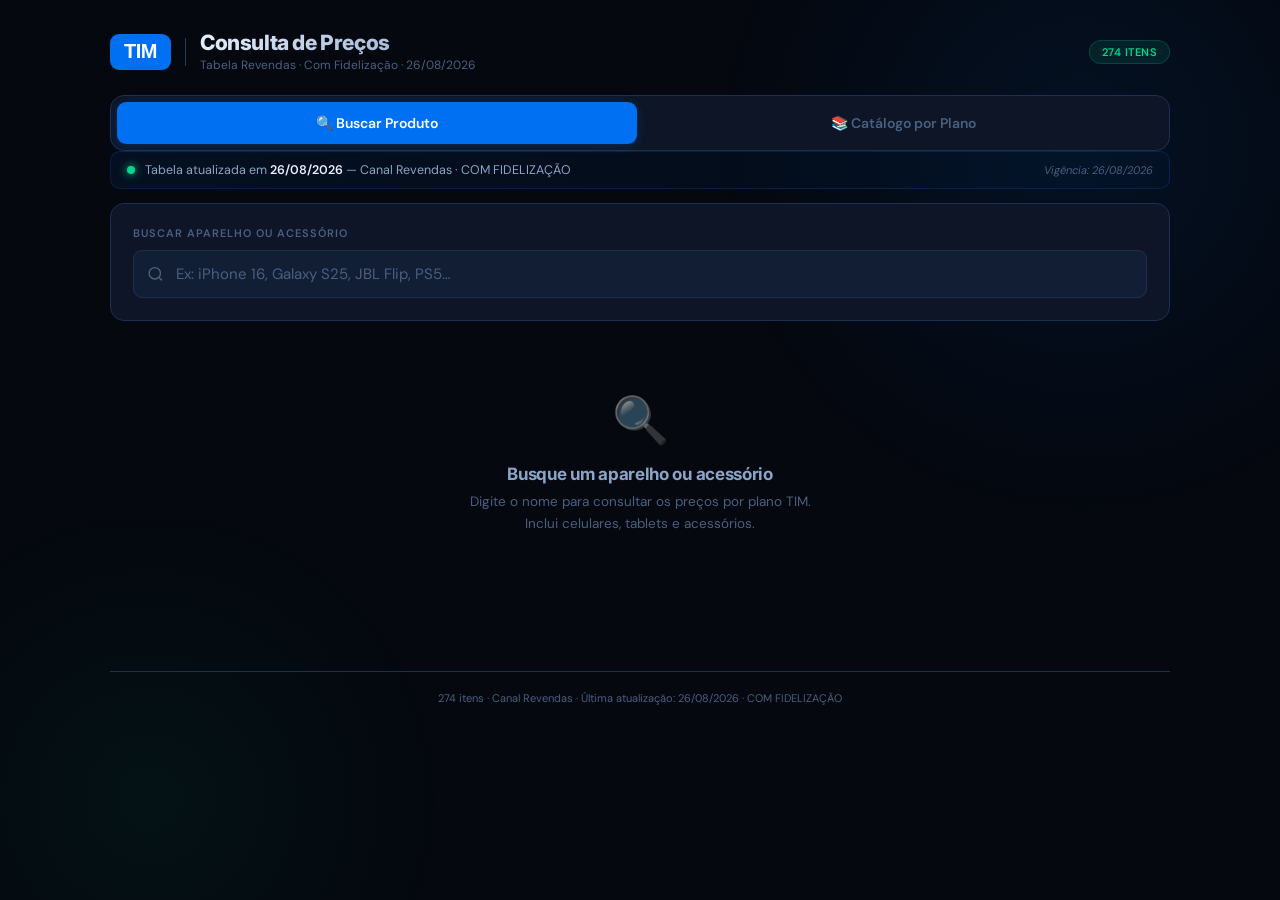
==== commit f3f34d43: "🤖 Tabela atualizada automaticamente" ====
--- a/index.html
+++ b/index.html
@@ -21,7 +21,7 @@
         <div class="brand-divider" aria-hidden="true"></div>
         <div class="brand-text">
           <h1>Consulta de Preços</h1>
-          <p>Tabela Revendas · Com Fidelização · <time datetime="2026-08-21">21/08/2026</time></p>
+          <p>Tabela Revendas · Com Fidelização · <time datetime="2026-08-26">26/08/2026</time></p>
         </div>
       </div>
       <p class="header-badge" aria-label="Total de itens">274 itens</p>
@@ -51,9 +51,9 @@
     <aside class="update-banner" aria-label="Informação de atualização">
       <span class="update-dot" aria-hidden="true"></span>
       <p class="update-text">
-        Tabela atualizada em <strong>21/08/2026</strong> — Canal Revendas · COM FIDELIZAÇÃO
+        Tabela atualizada em <strong>26/08/2026</strong> — Canal Revendas · COM FIDELIZAÇÃO
       </p>
-      <p class="update-date">Vigência: 21/08/2026</p>
+      <p class="update-date">Vigência: 26/08/2026</p>
     </aside>
 
     <!-- ══════════════════ MODO BUSCA ══════════════════ -->
@@ -236,7 +236,7 @@
   <footer class="site-footer" role="contentinfo">
     <p>
       274 itens &middot; Canal Revendas &middot;
-      Última atualização: <time datetime="2026-08-21">21/08/2026</time> &middot; COM FIDELIZAÇÃO
+      Última atualização: <time datetime="2026-08-26">26/08/2026</time> &middot; COM FIDELIZAÇÃO
     </p>
   </footer>
 
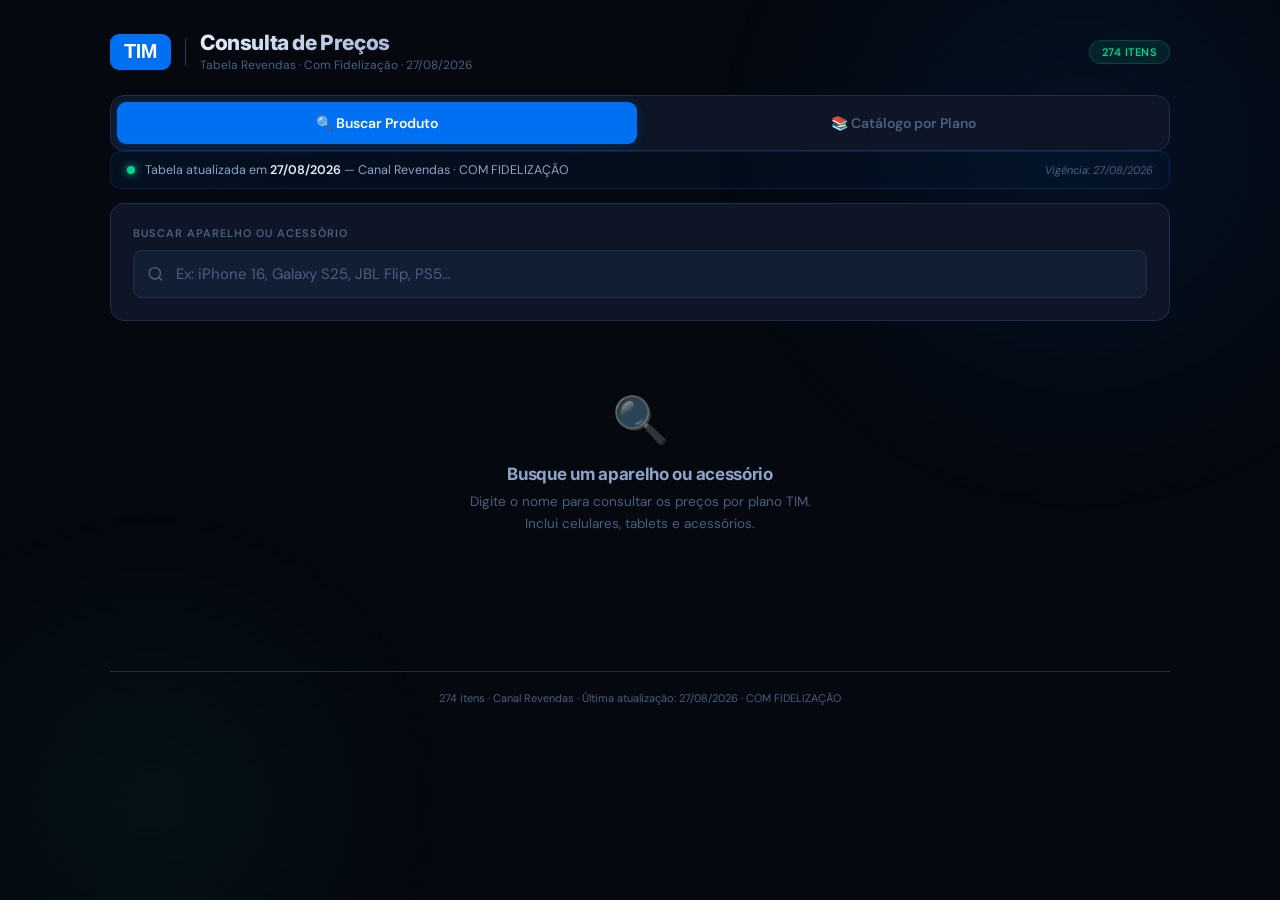
==== commit 64d2d8e4: "🤖 Tabela atualizada automaticamente" ====
--- a/index.html
+++ b/index.html
@@ -21,7 +21,7 @@
         <div class="brand-divider" aria-hidden="true"></div>
         <div class="brand-text">
           <h1>Consulta de Preços</h1>
-          <p>Tabela Revendas · Com Fidelização · <time datetime="2026-08-26">26/08/2026</time></p>
+          <p>Tabela Revendas · Com Fidelização · <time datetime="2026-08-27">27/08/2026</time></p>
         </div>
       </div>
       <p class="header-badge" aria-label="Total de itens">274 itens</p>
@@ -51,9 +51,9 @@
     <aside class="update-banner" aria-label="Informação de atualização">
       <span class="update-dot" aria-hidden="true"></span>
       <p class="update-text">
-        Tabela atualizada em <strong>26/08/2026</strong> — Canal Revendas · COM FIDELIZAÇÃO
+        Tabela atualizada em <strong>27/08/2026</strong> — Canal Revendas · COM FIDELIZAÇÃO
       </p>
-      <p class="update-date">Vigência: 26/08/2026</p>
+      <p class="update-date">Vigência: 27/08/2026</p>
     </aside>
 
     <!-- ══════════════════ MODO BUSCA ══════════════════ -->
@@ -236,7 +236,7 @@
   <footer class="site-footer" role="contentinfo">
     <p>
       274 itens &middot; Canal Revendas &middot;
-      Última atualização: <time datetime="2026-08-26">26/08/2026</time> &middot; COM FIDELIZAÇÃO
+      Última atualização: <time datetime="2026-08-27">27/08/2026</time> &middot; COM FIDELIZAÇÃO
     </p>
   </footer>
 
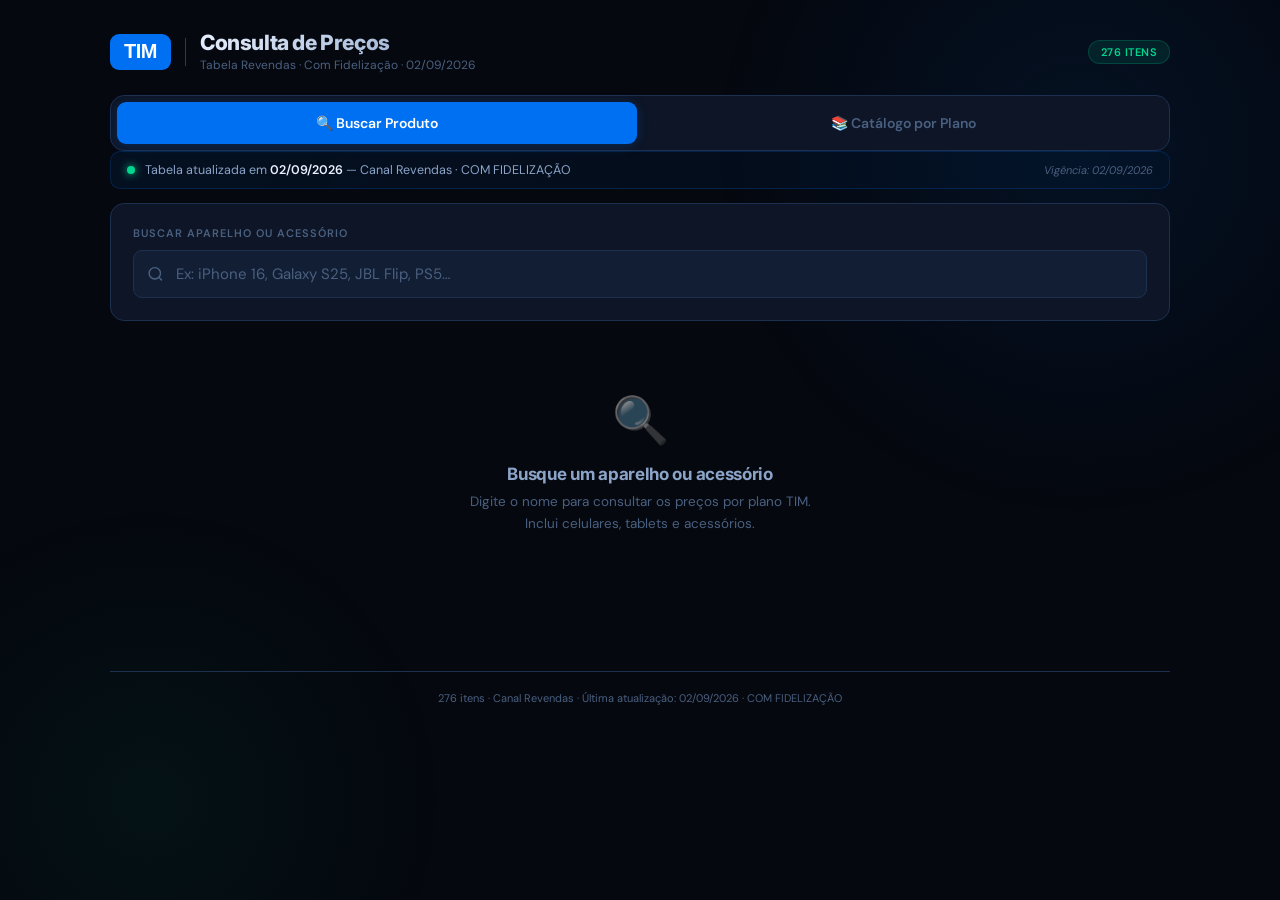
==== commit 346c3412: "🤖 Tabela atualizada automaticamente" ====
--- a/index.html
+++ b/index.html
@@ -21,10 +21,10 @@
         <div class="brand-divider" aria-hidden="true"></div>
         <div class="brand-text">
           <h1>Consulta de Preços</h1>
-          <p>Tabela Revendas · Com Fidelização · <time datetime="2026-08-27">27/08/2026</time></p>
+          <p>Tabela Revendas · Com Fidelização · <time datetime="2026-09-02">02/09/2026</time></p>
         </div>
       </div>
-      <p class="header-badge" aria-label="Total de itens">274 itens</p>
+      <p class="header-badge" aria-label="Total de itens">276 itens</p>
     </div>
   </header>
 
@@ -51,9 +51,9 @@
     <aside class="update-banner" aria-label="Informação de atualização">
       <span class="update-dot" aria-hidden="true"></span>
       <p class="update-text">
-        Tabela atualizada em <strong>27/08/2026</strong> — Canal Revendas · COM FIDELIZAÇÃO
+        Tabela atualizada em <strong>02/09/2026</strong> — Canal Revendas · COM FIDELIZAÇÃO
       </p>
-      <p class="update-date">Vigência: 27/08/2026</p>
+      <p class="update-date">Vigência: 02/09/2026</p>
     </aside>
 
     <!-- ══════════════════ MODO BUSCA ══════════════════ -->
@@ -235,8 +235,8 @@
   ════════════════════════════════════════════════════ -->
   <footer class="site-footer" role="contentinfo">
     <p>
-      274 itens &middot; Canal Revendas &middot;
-      Última atualização: <time datetime="2026-08-27">27/08/2026</time> &middot; COM FIDELIZAÇÃO
+      276 itens &middot; Canal Revendas &middot;
+      Última atualização: <time datetime="2026-09-02">02/09/2026</time> &middot; COM FIDELIZAÇÃO
     </p>
   </footer>
 
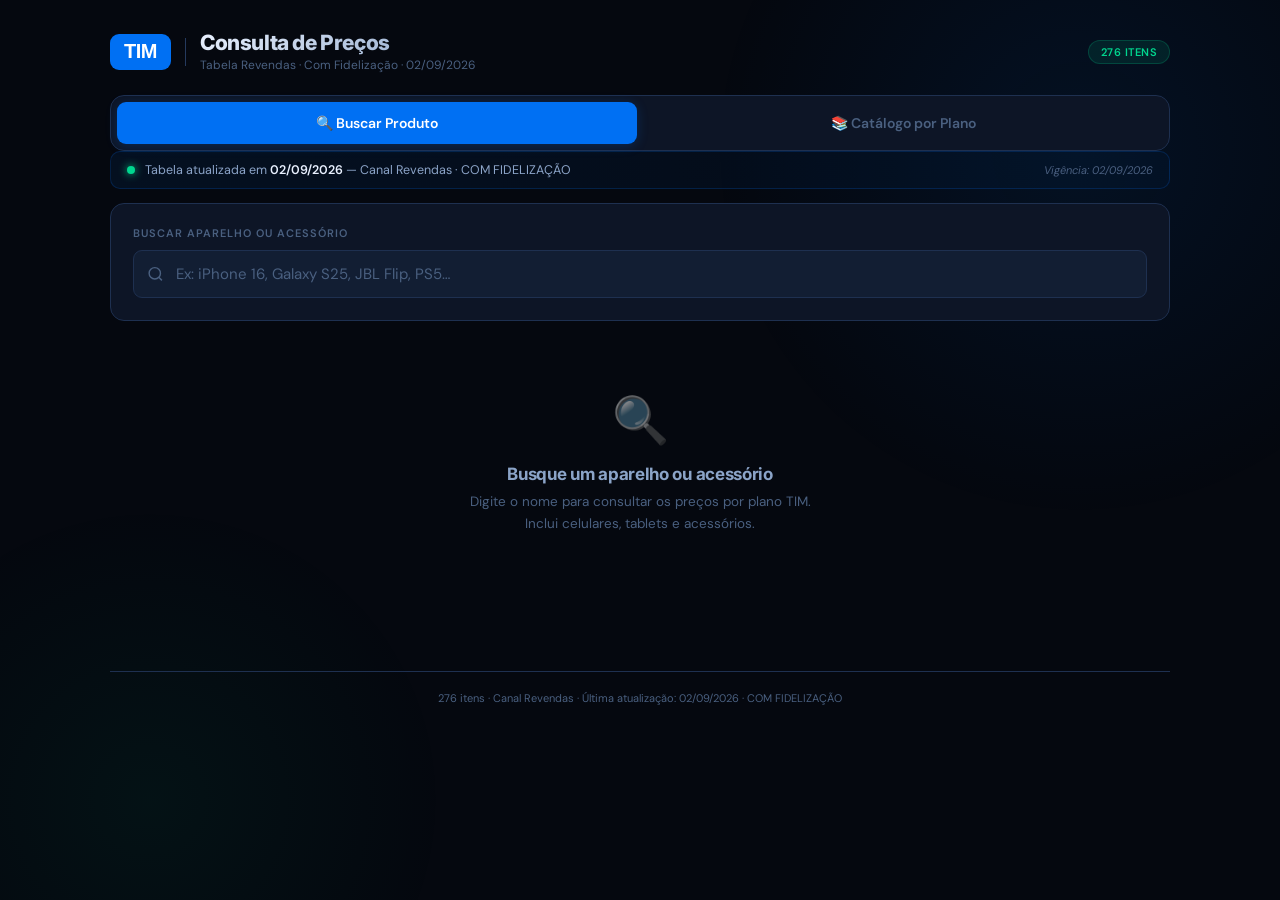
==== commit b7b11d9f: "Add files via upload" ====
--- a/index.html
+++ b/index.html
@@ -240,6 +240,6 @@
     </p>
   </footer>
 
-  <script src="script.js"></script>
+  <script src="script.js?v=6f3ddfb89d31"></script>
 </body>
 </html>
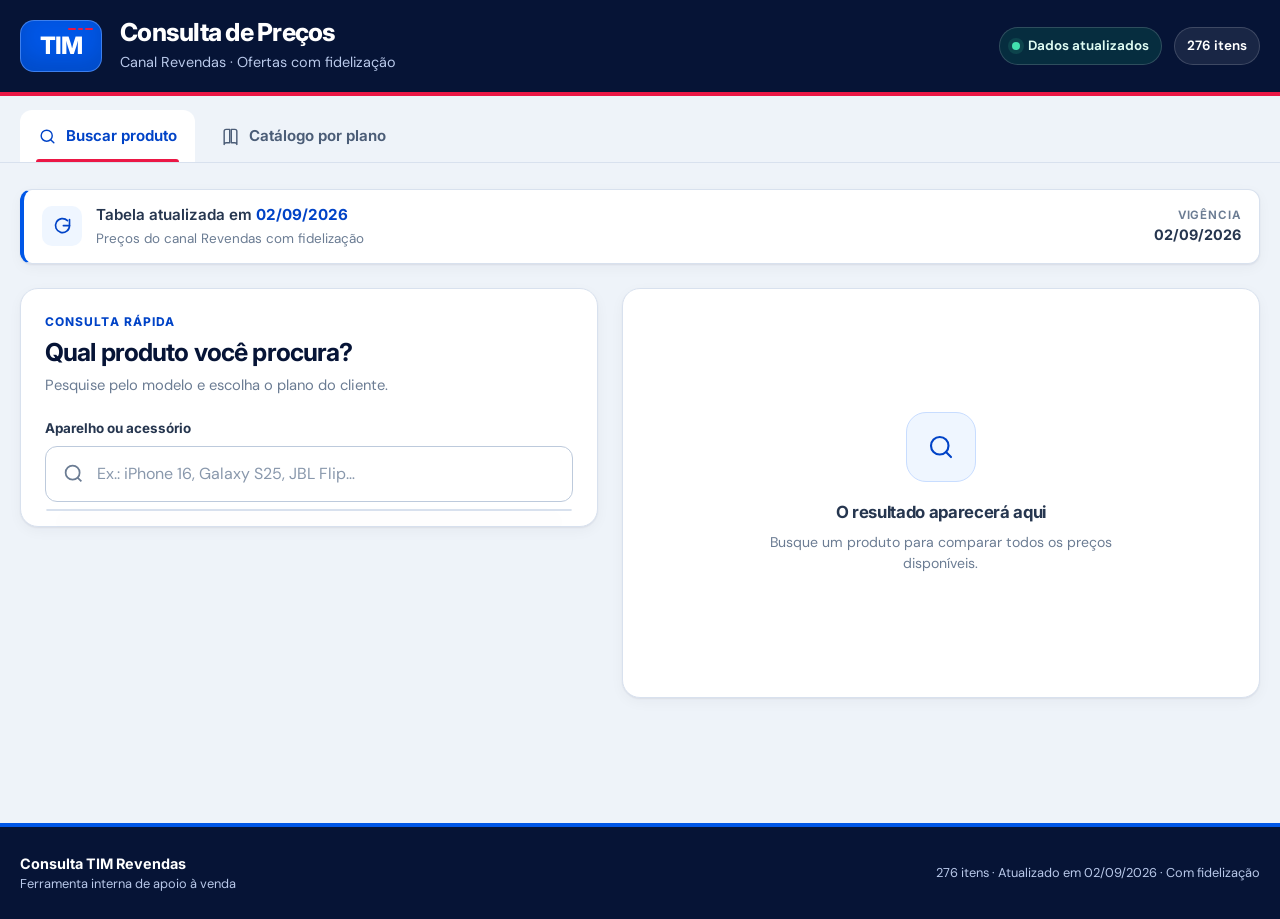
==== commit e9289e5d: "Add files via upload" ====
--- a/index.html
+++ b/index.html
@@ -7,9 +7,11 @@
   <title>TIM — Consulta de Preços · Revendas</title>
   <link rel="preconnect" href="https://fonts.googleapis.com">
   <link href="https://fonts.googleapis.com/css2?family=Inter:wght@400;500;600;700;800&family=DM+Sans:wght@400;500;600&display=swap" rel="stylesheet">
-  <link rel="stylesheet" href="style.css">
+  <link rel="stylesheet" href="style.css?v=e04b315952ee">
 </head>
 <body>
+
+  <a class="skip-link" href="#mainContent">Ir para a consulta</a>
 
   <!-- ════════════════════════════════════════════════════
        CABEÇALHO — Identidade visual e data da tabela
@@ -17,14 +19,19 @@
   <header class="site-header" role="banner">
     <div class="header-inner">
       <div class="brand">
-        <span class="brand-logo" aria-label="TIM">TIM</span>
-        <div class="brand-divider" aria-hidden="true"></div>
+        <span class="brand-logo" aria-label="TIM">
+          <span class="brand-logo-word">TIM</span>
+          <span class="brand-logo-bars" aria-hidden="true"><i></i><i></i><i></i></span>
+        </span>
         <div class="brand-text">
           <h1>Consulta de Preços</h1>
-          <p>Tabela Revendas · Com Fidelização · <time datetime="2026-09-02">02/09/2026</time></p>
-        </div>
-      </div>
-      <p class="header-badge" aria-label="Total de itens">276 itens</p>
+          <p>Canal Revendas · Ofertas com fidelização</p>
+        </div>
+      </div>
+      <div class="header-status">
+        <span class="status-pill"><span class="status-dot" aria-hidden="true"></span>Dados atualizados</span>
+        <p class="header-badge" aria-label="Total de itens">276 itens</p>
+      </div>
     </div>
   </header>
 
@@ -33,11 +40,13 @@
   ════════════════════════════════════════════════════ -->
   <nav class="mode-nav" role="tablist" aria-label="Modo de navegação">
     <div class="mode-nav-inner">
-      <button class="mode-tab active" id="modeSearchTab" role="tab" aria-selected="true" data-mode="search">
-        🔍 Buscar Produto
+      <button class="mode-tab active" id="modeSearchTab" role="tab" aria-selected="true" aria-controls="modeSearch" data-mode="search">
+        <svg viewBox="0 0 24 24" aria-hidden="true"><circle cx="11" cy="11" r="7"></circle><path d="m20 20-4-4"></path></svg>
+        Buscar produto
       </button>
-      <button class="mode-tab" id="modeCatalogTab" role="tab" aria-selected="false" data-mode="catalog">
-        📚 Catálogo por Plano
+      <button class="mode-tab" id="modeCatalogTab" role="tab" aria-selected="false" aria-controls="modeCatalog" data-mode="catalog" tabindex="-1">
+        <svg viewBox="0 0 24 24" aria-hidden="true"><path d="M4 5.5A2.5 2.5 0 0 1 6.5 3H11v17H6.5A2.5 2.5 0 0 0 4 22z"></path><path d="M20 5.5A2.5 2.5 0 0 0 17.5 3H13v17h4.5A2.5 2.5 0 0 1 20 22z"></path></svg>
+        Catálogo por plano
       </button>
     </div>
   </nav>
@@ -45,24 +54,40 @@
   <!-- ════════════════════════════════════════════════════
        CONTEÚDO PRINCIPAL
   ════════════════════════════════════════════════════ -->
-  <main class="site-main" role="main">
+  <main class="site-main" id="mainContent" role="main">
+
+    <aside class="app-error" id="appError" role="alert" hidden>
+      <strong>Não foi possível carregar a consulta.</strong>
+      <span>Atualize a página. Se o problema continuar, confira os arquivos publicados.</span>
+    </aside>
 
     <!-- Banner de vigência da tabela -->
     <aside class="update-banner" aria-label="Informação de atualização">
-      <span class="update-dot" aria-hidden="true"></span>
-      <p class="update-text">
-        Tabela atualizada em <strong>02/09/2026</strong> — Canal Revendas · COM FIDELIZAÇÃO
-      </p>
-      <p class="update-date">Vigência: 02/09/2026</p>
+      <span class="update-icon" aria-hidden="true">
+        <svg viewBox="0 0 24 24"><path d="M20 11a8 8 0 1 1-2.34-5.66"></path><path d="M20 4v7h-7"></path></svg>
+      </span>
+      <div class="update-copy">
+        <p class="update-text">Tabela atualizada em <strong>02/09/2026</strong></p>
+        <p class="update-subtext">Preços do canal Revendas com fidelização</p>
+      </div>
+      <p class="update-date"><span>Vigência</span> 02/09/2026</p>
     </aside>
 
     <!-- ══════════════════ MODO BUSCA ══════════════════ -->
-    <div id="modeSearch" role="tabpanel" aria-labelledby="modeSearchTab">
+    <div id="modeSearch" role="tabpanel" aria-labelledby="modeSearchTab" tabindex="0">
+
+      <div class="search-layout">
+        <div class="search-workspace">
 
       <!-- Seção de busca -->
       <section class="search-section" aria-label="Busca de produtos">
-        <label class="field-label" for="searchInput">Buscar Aparelho ou Acessório</label>
-        <div class="search-wrapper" role="combobox" aria-expanded="false" aria-haspopup="listbox" aria-owns="searchDropdown">
+        <div class="section-heading">
+          <span class="section-kicker">Consulta rápida</span>
+          <h2>Qual produto você procura?</h2>
+          <p>Pesquise pelo modelo e escolha o plano do cliente.</p>
+        </div>
+        <label class="field-label" for="searchInput">Aparelho ou acessório</label>
+        <div class="search-wrapper" role="combobox" aria-expanded="false" aria-haspopup="listbox" aria-controls="searchDropdown">
           <svg class="search-icon" viewBox="0 0 24 24" fill="none" stroke="currentColor" stroke-width="2" aria-hidden="true">
             <circle cx="11" cy="11" r="8"/>
             <path d="m21 21-4.35-4.35"/>
@@ -70,27 +95,37 @@
           <input
             type="search"
             id="searchInput"
-            placeholder="Ex: iPhone 16, Galaxy S25, JBL Flip, PS5…"
+            placeholder="Ex.: iPhone 16, Galaxy S25, JBL Flip…"
             autocomplete="off"
             spellcheck="false"
             aria-autocomplete="list"
             aria-controls="searchDropdown"
           >
-          <button class="search-clear" id="searchClear" aria-label="Limpar busca" hidden>✕</button>
+          <button class="search-clear" id="searchClear" type="button" aria-label="Limpar busca" hidden>✕</button>
           <ul class="search-dropdown" id="searchDropdown" role="listbox" aria-label="Sugestões de produtos"></ul>
         </div>
       </section>
 
       <!-- Seletor de planos (visível após selecionar produto) -->
       <section class="plan-section" id="planSection" aria-label="Seleção de plano" hidden>
-        <p class="field-label">Selecionar Plano</p>
+        <div class="section-title-row">
+          <div>
+            <span class="section-step">2</span>
+            <p class="field-label">Selecione o plano</p>
+          </div>
+          <span class="section-helper">Mostramos somente preços disponíveis</span>
+        </div>
         <nav class="plan-tabs" id="planTabs" aria-label="Grupos de planos">
-          <button class="plan-tab active" data-group="nonfid" aria-pressed="true">💰 Sem Fidelização</button>
-          <button class="plan-tab" data-group="mobile" aria-pressed="false">📱 Mobile Fidelizado</button>
-          <button class="plan-tab" data-group="fibra" aria-pressed="false">🌐 TIM Fibra</button>
+          <button class="plan-tab active" type="button" data-group="nonfid" aria-pressed="true">Sem fidelização</button>
+          <button class="plan-tab" type="button" data-group="mobile" aria-pressed="false">Mobile</button>
+          <button class="plan-tab" type="button" data-group="fibra" aria-pressed="false">TIM Fibra</button>
         </nav>
         <div id="planGrid" role="list" aria-label="Planos disponíveis"></div>
       </section>
+
+        </div>
+
+        <div class="result-workspace">
 
       <!-- Resultado da consulta -->
       <section class="result-section" id="resultSection" aria-label="Resultado da consulta" hidden>
@@ -111,9 +146,9 @@
               <span class="boost-label">⚡ Boost Trade In</span>
               <span class="boost-desc" id="boostDesc">Desconto extra na troca de aparelho usado</span>
             </div>
-            <button class="boost-toggle" id="boostToggle" role="switch" aria-checked="false">
+            <button class="boost-toggle" id="boostToggle" type="button" role="switch" aria-checked="false">
               <span class="boost-toggle-track"><span class="boost-toggle-thumb"></span></span>
-              <span class="boost-toggle-state" id="boostToggleState">OFF</span>
+              <span class="boost-toggle-state" id="boostToggleState">Desativado</span>
             </button>
           </div>
 
@@ -153,22 +188,35 @@
 
       <!-- Estado inicial vazio -->
       <div class="empty-state" id="emptyState" aria-live="polite">
-        <span class="empty-icon" aria-hidden="true">🔍</span>
-        <h2>Busque um aparelho ou acessório</h2>
-        <p>Digite o nome para consultar os preços por plano TIM.<br>Inclui celulares, tablets e acessórios.</p>
+        <span class="empty-icon" aria-hidden="true">
+          <svg viewBox="0 0 24 24"><circle cx="11" cy="11" r="7"></circle><path d="m20 20-4-4"></path></svg>
+        </span>
+        <h2>O resultado aparecerá aqui</h2>
+        <p>Busque um produto para comparar todos os preços disponíveis.</p>
+      </div>
+
+        </div>
       </div>
 
     </div>
 
     <!-- ══════════════════ MODO CATÁLOGO ══════════════════ -->
-    <div id="modeCatalog" role="tabpanel" aria-labelledby="modeCatalogTab" hidden>
+    <div id="modeCatalog" role="tabpanel" aria-labelledby="modeCatalogTab" tabindex="0" hidden>
+
+      <div class="catalog-heading">
+        <div>
+          <span class="section-kicker">Visão completa</span>
+          <h2>Catálogo por plano</h2>
+          <p>Escolha o plano e refine os resultados com os filtros.</p>
+        </div>
+      </div>
 
       <!-- Filtros do catálogo -->
       <section class="catalog-filters" aria-label="Filtros do catálogo">
         <div class="catalog-filter-group">
           <label class="field-label" for="catalogPlanSelect">Plano do Cliente</label>
           <select class="catalog-select" id="catalogPlanSelect" aria-label="Selecionar plano do cliente">
-            <option value="">— Escolha o plano para ver os preços —</option>
+            <option value="">Escolha um plano</option>
           </select>
         </div>
 
@@ -176,8 +224,8 @@
           <label class="field-label" for="catalogTypeSelect">Tipo</label>
           <select class="catalog-select" id="catalogTypeSelect" aria-label="Filtrar por tipo">
             <option value="all">Todos</option>
-            <option value="aparelho">📱 Aparelhos</option>
-            <option value="acessorio">🔌 Acessórios</option>
+            <option value="aparelho">Aparelhos</option>
+            <option value="acessorio">Acessórios</option>
           </select>
         </div>
 
@@ -191,14 +239,14 @@
         <div class="catalog-filter-group catalog-filter-checkbox">
           <label class="catalog-check">
             <input type="checkbox" id="catalogBoostOnly">
-            <span>⚡ Só com Boost</span>
+            <span>Somente com Boost</span>
           </label>
         </div>
       </section>
 
       <!-- Faixa de preço (digitável) -->
       <section class="catalog-price-range" aria-label="Faixa de preço">
-        <div class="field-label">Faixa de Preço (R$)</div>
+        <div class="field-label">Faixa de preço</div>
         <div class="price-input-row">
           <div class="price-input-group">
             <span class="price-input-prefix">de</span>
@@ -209,7 +257,7 @@
             <span class="price-input-prefix">até</span>
             <input type="number" id="catalogPriceMax" class="price-input" min="0" step="50" placeholder="sem limite" inputmode="numeric" aria-label="Preço máximo">
           </div>
-          <button class="price-input-clear" id="catalogPriceClear" type="button">Limpar</button>
+          <button class="price-input-clear" id="catalogPriceClear" type="button">Limpar valores</button>
         </div>
       </section>
 
@@ -221,9 +269,11 @@
 
       <!-- Estado vazio do catálogo -->
       <div class="empty-state" id="catalogEmpty">
-        <span class="empty-icon" aria-hidden="true">📚</span>
+        <span class="empty-icon" aria-hidden="true">
+          <svg viewBox="0 0 24 24"><path d="M4 5.5A2.5 2.5 0 0 1 6.5 3H11v17H6.5A2.5 2.5 0 0 0 4 22z"></path><path d="M20 5.5A2.5 2.5 0 0 0 17.5 3H13v17h4.5A2.5 2.5 0 0 1 20 22z"></path></svg>
+        </span>
         <h2>Selecione o plano do cliente</h2>
-        <p>Escolha o plano acima para montar o catálogo com os preços já aplicados.<br>Depois é só filtrar por tipo, faixa de preço ou Boost.</p>
+        <p>Os produtos disponíveis serão organizados do menor para o maior preço.</p>
       </div>
 
     </div>
@@ -234,12 +284,12 @@
        RODAPÉ
   ════════════════════════════════════════════════════ -->
   <footer class="site-footer" role="contentinfo">
-    <p>
-      276 itens &middot; Canal Revendas &middot;
-      Última atualização: <time datetime="2026-09-02">02/09/2026</time> &middot; COM FIDELIZAÇÃO
-    </p>
+    <div class="footer-inner">
+      <p><strong>Consulta TIM Revendas</strong><span>Ferramenta interna de apoio à venda</span></p>
+      <p>276 itens &middot; Atualizado em <time datetime="2026-09-02">02/09/2026</time> &middot; Com fidelização</p>
+    </div>
   </footer>
 
-  <script src="script.js?v=6f3ddfb89d31"></script>
+  <script src="script.js?v=1c861b9bbdda"></script>
 </body>
 </html>
--- a/style.css
+++ b/style.css
@@ -1,1220 +1,656 @@
-/* ═══════════════════════════════════════════════════════════
-   TIM Consulta de Preços — Canal Revendas
-   style.css · Última atualização: 27/05/2026
-   ═══════════════════════════════════════════════════════════ */
-
-
-/* ──────────────────────────────────────────────────────────
-   1. VARIÁVEIS GLOBAIS E RESET
-   ────────────────────────────────────────────────────────── */
+/* TIM Consulta de Preços — interface responsiva */
 :root {
-  /* Paleta de fundo */
-  --bg:        #05080f;
-  --surface:   #0d1526;
-  --surface2:  #121e33;
-  --surface3:  #1a2840;
-
-  /* Bordas */
-  --border:    #1e3050;
-  --border2:   #253a5e;
-
-  /* Cores de destaque */
-  --accent:      #0070f3;
-  --accent-glow: rgba(0, 112, 243, .22);
-
-  /* Texto */
-  --text:  #e8f0fe;
-  --text2: #8ba4c8;
-  --text3: #4a6080;
-
-  /* Semânticas */
-  --green:      #00d68f;
-  --green-bg:   rgba(0, 214, 143, .1);
-  --yellow:     #ffc107;
-  --orange:     #ff8c42;
-  --orange-bg:  rgba(255, 140, 66, .08);
-
-  /* Forma */
-  --radius:    14px;
-  --radius-sm:  9px;
-}
-
-*, *::before, *::after {
-  box-sizing: border-box;
-  margin: 0;
-  padding: 0;
-}
-
-/* Garante que o atributo `hidden` sempre esconda o elemento,
-   mesmo quando há display:flex/grid definido na classe. */
+  color-scheme: light;
+  --navy-950: #061436;
+  --navy-900: #0a1f4f;
+  --blue-700: #0043c7;
+  --blue-600: #0057e7;
+  --blue-500: #0874f9;
+  --blue-100: #dceaff;
+  --blue-50: #eff6ff;
+  --red-600: #d9002b;
+  --red-500: #eb1745;
+  --green-700: #08785b;
+  --green-100: #d9f5eb;
+  --amber-700: #946200;
+  --amber-100: #fff1c2;
+  --ink-950: #111827;
+  --ink-800: #26364f;
+  --ink-650: #4b5d77;
+  --ink-500: #6b7c93;
+  --line: #d8e1ee;
+  --line-strong: #bdcadc;
+  --surface: #fff;
+  --surface-soft: #f7f9fc;
+  --page: #eef3f9;
+  --radius-sm: 8px;
+  --radius-md: 12px;
+  --radius-lg: 18px;
+  --shadow-sm: 0 1px 2px rgba(6,20,54,.07), 0 4px 14px rgba(6,20,54,.04);
+  --shadow-md: 0 12px 34px rgba(6,20,54,.1);
+  --shadow-focus: 0 0 0 4px rgba(8,116,249,.18);
+  --content: 1240px;
+}
+
+*, *::before, *::after { box-sizing: border-box; }
+html { min-width: 320px; scroll-behavior: smooth; background: var(--page); }
+body {
+  min-width: 320px; min-height: 100vh; margin: 0; color: var(--ink-950);
+  background: var(--page); font-family: "DM Sans","Segoe UI",Arial,sans-serif;
+  font-size: 16px; line-height: 1.5; -webkit-font-smoothing: antialiased;
+}
+button, input, select { font: inherit; }
+button, select { cursor: pointer; }
+button { border: 0; }
+button:disabled, [aria-disabled="true"] { cursor: not-allowed; }
+svg { display: block; }
+p, h1, h2, ul { margin: 0; }
+ul { padding: 0; list-style: none; }
 [hidden] { display: none !important; }
-
-html {
-  scroll-behavior: smooth;
-}
-
-body {
-  background: var(--bg);
-  color: var(--text);
-  font-family: 'DM Sans', sans-serif;
-  min-height: 100vh;
-  overflow-x: hidden;
-}
-
-/* Gradientes decorativos de fundo */
-body::before {
-  content: '';
-  position: fixed;
-  top: -250px; right: -200px;
-  width: 800px; height: 800px;
-  background: radial-gradient(circle, rgba(0, 112, 243, .09) 0%, transparent 65%);
-  pointer-events: none;
-  z-index: 0;
-}
-body::after {
-  content: '';
-  position: fixed;
-  bottom: -200px; left: -150px;
-  width: 600px; height: 600px;
-  background: radial-gradient(circle, rgba(0, 214, 143, .05) 0%, transparent 70%);
-  pointer-events: none;
-  z-index: 0;
-}
-
-
-/* ──────────────────────────────────────────────────────────
-   2. LAYOUT PRINCIPAL
-   ────────────────────────────────────────────────────────── */
+:focus-visible { outline: 2px solid var(--blue-500); outline-offset: 3px; }
+::selection { color: #fff; background: var(--blue-600); }
+
+.skip-link {
+  position: fixed; z-index: 100; top: 12px; left: 12px; padding: 10px 14px;
+  color: #fff; background: var(--navy-950); border-radius: var(--radius-sm);
+  transform: translateY(-160%); transition: transform .2s ease;
+}
+.skip-link:focus { transform: translateY(0); }
+
+/* Header */
+.site-header { color: #fff; background: var(--navy-950); border-bottom: 4px solid var(--red-500); }
+.header-inner {
+  width: min(100% - 40px,var(--content)); min-height: 92px; margin: 0 auto;
+  display: flex; align-items: center; justify-content: space-between; gap: 28px;
+}
+.brand { min-width: 0; display: flex; align-items: center; gap: 18px; }
+.brand-logo {
+  width: 82px; height: 52px; flex: 0 0 auto; display: grid; place-items: center;
+  position: relative; color: #fff; background: var(--blue-600);
+  border: 1px solid rgba(255,255,255,.24); border-radius: 14px;
+  box-shadow: inset 0 -10px 22px rgba(6,20,54,.18);
+}
+.brand-logo-word {
+  font-family: Inter,"Segoe UI",sans-serif; font-size: 24px; font-weight: 800;
+  line-height: 1; letter-spacing: -1.2px;
+}
+.brand-logo-bars { position: absolute; top: 7px; right: 8px; display: flex; gap: 2px; }
+.brand-logo-bars i { width: 8px; height: 2px; display: block; background: var(--red-500); border-radius: 999px; }
+.brand-logo-bars i:nth-child(2) { width: 5px; }
+.brand-text { min-width: 0; }
+.brand-text h1 {
+  font-family: Inter,"Segoe UI",sans-serif; font-size: clamp(1.2rem,2.3vw,1.55rem);
+  font-weight: 760; line-height: 1.15; letter-spacing: -.03em;
+}
+.brand-text p { margin-top: 5px; color: #b9c9ea; font-size: .9rem; }
+.header-status { display: flex; align-items: center; justify-content: flex-end; gap: 12px; }
+.status-pill, .header-badge {
+  min-height: 38px; display: inline-flex; align-items: center; gap: 8px;
+  padding: 8px 12px; border: 1px solid rgba(255,255,255,.16);
+  border-radius: 999px; font-size: .84rem; font-weight: 650; white-space: nowrap;
+}
+.status-pill { color: #dffcf3; background: rgba(8,120,91,.25); }
+.status-dot { width: 8px; height: 8px; background: #42e2ae; border-radius: 50%; box-shadow: 0 0 0 4px rgba(66,226,174,.12); }
+.header-badge { color: #fff; background: rgba(255,255,255,.08); }
+
+/* Navigation */
+.mode-nav {
+  position: sticky; z-index: 30; top: 0; background: rgba(238,243,249,.94);
+  border-bottom: 1px solid var(--line); backdrop-filter: blur(12px);
+}
+.mode-nav-inner {
+  width: min(100% - 40px,var(--content)); min-height: 66px; margin: 0 auto;
+  display: flex; align-items: flex-end; gap: 8px;
+}
+.mode-tab {
+  min-height: 52px; padding: 0 18px; display: inline-flex; align-items: center;
+  justify-content: center; gap: 9px; position: relative; color: var(--ink-650);
+  background: transparent; border-radius: 12px 12px 0 0;
+  font-family: Inter,"Segoe UI",sans-serif; font-size: .94rem; font-weight: 650;
+  transition: color .18s ease, background .18s ease;
+}
+.mode-tab svg {
+  width: 19px; height: 19px; fill: none; stroke: currentColor; stroke-width: 1.8;
+  stroke-linecap: round; stroke-linejoin: round;
+}
+.mode-tab:hover { color: var(--blue-700); background: rgba(255,255,255,.7); }
+.mode-tab.active { color: var(--blue-700); background: var(--surface); }
+.mode-tab.active::after {
+  content: ""; position: absolute; right: 16px; bottom: 0; left: 16px; height: 3px;
+  background: var(--red-500); border-radius: 999px 999px 0 0;
+}
+
+/* Main and status */
 .site-main {
-  position: relative;
-  z-index: 1;
-  max-width: 940px;
-  margin: 0 auto;
-  padding: 0 20px 80px;
-}
-
-
-/* ──────────────────────────────────────────────────────────
-   3. CABEÇALHO (site-header)
-   ────────────────────────────────────────────────────────── */
-.site-header {
-  position: relative;
-  z-index: 1;
-  max-width: 940px;
-  margin: 0 auto;
-  padding: 30px 20px 22px;
-}
-
-.header-inner {
-  display: flex;
-  align-items: center;
-  gap: 14px;
-  flex-wrap: wrap;
-}
-
-/* Logotipo TIM */
-.brand {
-  display: flex;
-  align-items: center;
-  gap: 14px;
-}
-
-.brand-logo {
-  display: inline-flex;
-  align-items: center;
-  justify-content: center;
-  height: 36px;
-  padding: 0 14px;
-  background: #0070f3;
-  border-radius: 9px;
-  font-family: 'Arial Black', sans-serif;
-  font-weight: 900;
-  font-size: 20px;
-  color: white;
-  letter-spacing: -0.5px;
-}
-
-.brand-divider {
-  width: 1px;
-  height: 28px;
-  background: var(--border2);
-  flex-shrink: 0;
-}
-
-.brand-text h1 {
-  font-family: 'Inter', sans-serif;
-  font-weight: 800;
-  font-size: clamp(16px, 3.2vw, 21px);
-  letter-spacing: -0.4px;
-  background: linear-gradient(135deg, #e8f0fe, #8ba4c8);
-  -webkit-background-clip: text;
-  -webkit-text-fill-color: transparent;
-  background-clip: text;
-}
-
-.brand-text p {
-  font-size: 12px;
-  color: var(--text3);
-  margin-top: 2px;
-}
-
-/* Badge de contagem de itens */
-.header-badge {
-  margin-left: auto;
-  background: var(--green-bg);
-  color: var(--green);
-  border: 1px solid rgba(0, 214, 143, .2);
+  width: min(100% - 40px,var(--content)); min-height: calc(100vh - 240px);
+  margin: 0 auto; padding: 26px 0 56px;
+}
+.app-error {
+  margin-bottom: 18px; padding: 16px 18px; color: #841329; background: #fff1f3;
+  border: 1px solid #ffc1cc; border-radius: var(--radius-md);
+}
+.app-error strong, .app-error span { display: block; }
+.app-error span { margin-top: 3px; font-size: .9rem; }
+.update-banner {
+  min-height: 72px; margin-bottom: 24px; padding: 14px 18px; display: flex;
+  align-items: center; gap: 14px; color: var(--ink-800); background: var(--surface);
+  border: 1px solid var(--line); border-left: 4px solid var(--blue-600);
+  border-radius: var(--radius-md); box-shadow: var(--shadow-sm);
+}
+.update-icon {
+  width: 40px; height: 40px; flex: 0 0 auto; display: grid; place-items: center;
+  color: var(--blue-700); background: var(--blue-50); border-radius: 10px;
+}
+.update-icon svg {
+  width: 21px; height: 21px; fill: none; stroke: currentColor; stroke-width: 1.9;
+  stroke-linecap: round; stroke-linejoin: round;
+}
+.update-copy { min-width: 0; flex: 1; }
+.update-text { font-family: Inter,"Segoe UI",sans-serif; font-size: .95rem; font-weight: 600; }
+.update-text strong { color: var(--blue-700); }
+.update-subtext { margin-top: 2px; color: var(--ink-500); font-size: .84rem; }
+.update-date {
+  display: flex; flex-direction: column; align-items: flex-end; color: var(--ink-800);
+  font-family: Inter,"Segoe UI",sans-serif; font-size: .9rem; font-weight: 700; white-space: nowrap;
+}
+.update-date span {
+  color: var(--ink-500); font-size: .72rem; font-weight: 650;
+  text-transform: uppercase; letter-spacing: .08em;
+}
+.section-kicker {
+  display: block; margin-bottom: 7px; color: var(--blue-700);
+  font-family: Inter,"Segoe UI",sans-serif; font-size: .75rem; font-weight: 750;
+  text-transform: uppercase; letter-spacing: .09em;
+}
+.section-heading h2, .catalog-heading h2 {
+  color: var(--navy-950); font-family: Inter,"Segoe UI",sans-serif;
+  font-size: clamp(1.25rem,2vw,1.55rem); line-height: 1.2; letter-spacing: -.035em;
+}
+.section-heading p, .catalog-heading p { margin-top: 6px; color: var(--ink-500); font-size: .92rem; }
+.field-label {
+  display: block; margin-bottom: 8px; color: var(--ink-800);
+  font-family: Inter,"Segoe UI",sans-serif; font-size: .84rem; font-weight: 700;
+}
+
+/* Search */
+.search-layout {
+  display: grid; grid-template-columns: minmax(0,.95fr) minmax(430px,1.05fr);
+  gap: 24px; align-items: start;
+}
+.search-workspace, .result-workspace { min-width: 0; }
+.search-workspace { display: grid; gap: 18px; }
+.result-workspace { position: sticky; top: 90px; }
+.search-section, .plan-section, .product-card, .catalog-filters,
+.catalog-price-range, .empty-state {
+  background: var(--surface); border: 1px solid var(--line);
+  border-radius: var(--radius-lg); box-shadow: var(--shadow-sm);
+}
+.search-section { position: relative; z-index: 10; padding: 24px; }
+.search-section .section-heading { margin-bottom: 22px; }
+.search-wrapper {
+  min-height: 56px; display: flex; align-items: center; position: relative;
+  color: var(--ink-500); background: var(--surface); border: 1px solid var(--line-strong);
+  border-radius: var(--radius-md); transition: border-color .18s ease, box-shadow .18s ease;
+}
+.search-wrapper:focus-within { border-color: var(--blue-500); box-shadow: var(--shadow-focus); }
+.search-icon { width: 21px; height: 21px; margin-left: 17px; flex: 0 0 auto; }
+#searchInput {
+  width: 100%; min-width: 0; height: 54px; padding: 0 52px 0 13px;
+  color: var(--ink-950); background: transparent; border: 0; outline: 0; font-size: 1rem;
+}
+#searchInput::placeholder { color: #8998ac; }
+#searchInput::-webkit-search-cancel-button { display: none; }
+.search-clear {
+  width: 38px; height: 38px; display: grid; place-items: center; position: absolute;
+  right: 8px; color: var(--ink-500); background: var(--surface-soft);
+  border-radius: 9px; font-size: .85rem; transition: color .18s ease, background .18s ease;
+}
+.search-clear:hover { color: var(--red-600); background: #fff1f3; }
+.search-dropdown {
+  width: 100%; max-height: 390px; overflow-y: auto; position: absolute; z-index: 50;
+  top: calc(100% + 8px); left: 0; background: var(--surface);
+  border: 1px solid var(--line); border-radius: var(--radius-md);
+  box-shadow: var(--shadow-md); overscroll-behavior: contain;
+}
+.dropdown-item {
+  min-height: 70px; padding: 11px 14px; display: flex; align-items: center; gap: 12px;
+  border-bottom: 1px solid #edf1f6; cursor: pointer;
+}
+.dropdown-item:last-child { border-bottom: 0; }
+.dropdown-item:hover, .dropdown-item.focused, .dropdown-item[aria-selected="true"] { background: var(--blue-50); }
+.dropdown-item-logo, .product-logo, .catalog-card-logo {
+  display: grid; place-items: center; overflow: hidden; flex: 0 0 auto;
+  background: #fff; border: 1px solid var(--line); border-radius: 11px;
+}
+.dropdown-item-logo { width: 48px; height: 48px; padding: 7px; }
+.dropdown-item-logo svg, .product-logo svg, .catalog-card-logo svg { width: 100%; height: 100%; object-fit: contain; }
+.icon-only { font-size: 1.4rem; }
+.dropdown-item-info { min-width: 0; flex: 1; }
+.dropdown-item-name {
+  overflow: hidden; color: var(--ink-950); font-family: Inter,"Segoe UI",sans-serif;
+  font-size: .9rem; font-weight: 650; line-height: 1.35; text-overflow: ellipsis; white-space: nowrap;
+}
+.dropdown-item-name mark { color: var(--blue-700); background: transparent; font-weight: 800; }
+.dropdown-item-sub { margin-top: 3px; color: var(--ink-500); font-size: .78rem; }
+.dropdown-item-tags, .catalog-card-tags, .product-tags { display: flex; flex-wrap: wrap; gap: 6px; }
+.dropdown-item-tags { max-width: 38%; justify-content: flex-end; }
+.dropdown-no-results, .catalog-no-results {
+  padding: 28px 18px; color: var(--ink-500); text-align: center; font-size: .9rem;
+}
+.catalog-no-results {
+  grid-column: 1/-1; background: var(--surface); border: 1px dashed var(--line-strong);
+  border-radius: var(--radius-md);
+}
+.tag, .product-tag {
+  min-height: 25px; padding: 4px 8px; display: inline-flex; align-items: center;
+  color: var(--ink-650); background: var(--surface-soft); border: 1px solid var(--line);
+  border-radius: 999px; font-size: .7rem; font-weight: 700; line-height: 1.1;
+}
+.tag-5g, .product-tag--5g { color: var(--green-700); background: var(--green-100); border-color: #a7e4ce; }
+.tag-acc, .product-tag--store { color: var(--amber-700); background: var(--amber-100); border-color: #f3d880; }
+.tag-boost, .product-tag--boost { color: #8a2440; background: #ffe4eb; border-color: #ffbfd0; }
+
+/* Plans */
+.plan-section { padding: 22px; }
+.section-title-row {
+  margin-bottom: 15px; display: flex; align-items: flex-end;
+  justify-content: space-between; gap: 16px;
+}
+.section-title-row > div { display: flex; align-items: center; gap: 10px; }
+.section-title-row .field-label { margin: 0; }
+.section-step {
+  width: 27px; height: 27px; display: grid; place-items: center; color: #fff;
+  background: var(--blue-600); border-radius: 8px; font-family: Inter,sans-serif;
+  font-size: .78rem; font-weight: 800;
+}
+.section-helper { color: var(--ink-500); font-size: .76rem; }
+.plan-tabs {
+  margin-bottom: 16px; padding: 4px; display: grid;
+  grid-template-columns: repeat(3,minmax(0,1fr)); gap: 4px;
+  background: #edf2f8; border: 1px solid var(--line); border-radius: 11px;
+}
+.plan-tab {
+  min-height: 42px; padding: 8px 10px; color: var(--ink-650); background: transparent;
+  border-radius: 8px; font-size: .78rem; font-weight: 700;
+  transition: color .18s ease, background .18s ease, box-shadow .18s ease;
+}
+.plan-tab:hover { color: var(--blue-700); }
+.plan-tab.active { color: var(--blue-700); background: #fff; box-shadow: 0 2px 8px rgba(6,20,54,.08); }
+.plan-tab:disabled { color: #9ba8ba; opacity: .62; }
+.plan-grid, .nonfid-grid { display: grid; gap: 9px; grid-template-columns: repeat(2,minmax(0,1fr)); }
+.plan-grid > li, .nonfid-grid > li { min-width: 0; }
+.plan-card, .nonfid-card {
+  width: 100%; min-height: 74px; padding: 13px; color: var(--ink-950);
+  background: var(--surface); border: 1px solid var(--line); border-radius: 11px;
+  text-align: left; transition: border-color .18s ease, background .18s ease,
+  box-shadow .18s ease, transform .18s ease;
+}
+.plan-card {
+  display: flex; flex-direction: column; align-items: flex-start;
+  justify-content: space-between; gap: 8px;
+}
+.nonfid-card { display: flex; align-items: center; justify-content: space-between; gap: 12px; }
+.plan-card:not(.unavailable):hover, .nonfid-card:not(.unavailable):hover {
+  border-color: #8db7ff; background: var(--blue-50); transform: translateY(-1px);
+}
+.plan-card.selected, .nonfid-card.selected {
+  background: var(--blue-50); border-color: var(--blue-500);
+  box-shadow: 0 0 0 2px rgba(8,116,249,.12);
+}
+.plan-card.unavailable, .nonfid-card.unavailable { opacity: .52; background: var(--surface-soft); }
+.plan-card__name, .nonfid-card__name {
+  color: var(--ink-800); font-family: Inter,sans-serif; font-size: .78rem;
+  font-weight: 700; line-height: 1.35;
+}
+.plan-card__price, .nonfid-card__price {
+  color: var(--blue-700); font-family: Inter,sans-serif; font-size: .95rem;
+  font-weight: 800; line-height: 1.1; font-variant-numeric: tabular-nums;
+}
+.nonfid-card__desc { margin-top: 3px; color: var(--ink-500); font-size: .7rem; line-height: 1.35; }
+.plan-card__price.na, .nonfid-card__price.na { color: var(--ink-500); font-size: .75rem; font-weight: 650; }
+.nonfid-note {
+  grid-column: 1/-1; padding: 11px 13px; color: #76530e; background: #fff8e6;
+  border: 1px solid #f1daa2; border-radius: 10px; font-size: .76rem; line-height: 1.45;
+}
+
+/* Result */
+.result-section { min-width: 0; }
+.product-card { overflow: hidden; }
+.product-header {
+  padding: 24px; display: flex; align-items: center; gap: 17px;
+  background: #fbfcfe; border-bottom: 1px solid var(--line);
+}
+.product-logo { width: 72px; height: 72px; padding: 10px; }
+.product-logo.icon-only { font-size: 2rem; }
+.product-info { min-width: 0; flex: 1; }
+.product-type {
+  margin-bottom: 5px; color: var(--blue-700); font-size: .75rem; font-weight: 750;
+  text-transform: uppercase; letter-spacing: .07em;
+}
+.product-name {
+  color: var(--navy-950); font-family: Inter,sans-serif;
+  font-size: clamp(1.1rem,2vw,1.4rem); font-weight: 760;
+  line-height: 1.25; letter-spacing: -.025em;
+}
+.product-tags { margin-top: 11px; }
+.boost-control {
+  margin: 18px 22px 0; padding: 14px 15px; display: flex; align-items: center;
+  justify-content: space-between; gap: 16px; background: #fff6f8;
+  border: 1px solid #ffc6d3; border-radius: var(--radius-md);
+}
+.boost-info { min-width: 0; display: flex; flex-direction: column; }
+.boost-label { color: #8a2440; font-family: Inter,sans-serif; font-size: .86rem; font-weight: 800; }
+.boost-desc { margin-top: 3px; color: #76515c; font-size: .75rem; }
+.boost-toggle {
+  min-width: 128px; min-height: 42px; padding: 7px 10px; display: inline-flex;
+  align-items: center; justify-content: center; gap: 9px; color: var(--ink-650);
+  background: #fff; border: 1px solid #efb2c2; border-radius: 999px;
+}
+.boost-toggle-track {
+  width: 36px; height: 20px; padding: 2px; display: flex; align-items: center;
+  background: #b8c2d0; border-radius: 999px; transition: background .18s ease;
+}
+.boost-toggle-thumb {
+  width: 16px; height: 16px; display: block; background: #fff; border-radius: 50%;
+  box-shadow: 0 1px 4px rgba(6,20,54,.2); transition: transform .18s ease;
+}
+.boost-toggle-state { font-size: .72rem; font-weight: 750; }
+.boost-toggle[aria-checked="true"] { color: #8a2440; background: #ffe7ed; border-color: #f28aa4; }
+.boost-toggle[aria-checked="true"] .boost-toggle-track { background: var(--red-500); }
+.boost-toggle[aria-checked="true"] .boost-toggle-thumb { transform: translateX(16px); }
+.price-spotlight {
+  min-height: 210px; margin: 18px 22px; padding: 22px; display: grid; align-items: center;
+  color: #fff; background: var(--navy-950); border-radius: var(--radius-lg);
+  box-shadow: 0 14px 30px rgba(6,20,54,.18);
+}
+.price-empty { max-width: 300px; margin: 0 auto; color: #c1cdea; text-align: center; font-size: .92rem; }
+.price-plan-info {
+  padding-bottom: 13px; display: flex; align-items: flex-start;
+  justify-content: space-between; gap: 16px; border-bottom: 1px solid rgba(255,255,255,.16);
+}
+.price-label {
+  color: #aabbdc; font-size: .76rem; font-weight: 650;
+  text-transform: uppercase; letter-spacing: .07em;
+}
+.price-plan-name {
+  max-width: 68%; color: #fff; font-family: Inter,sans-serif; font-size: .9rem;
+  font-weight: 750; line-height: 1.35; text-align: right;
+}
+.price-plan-name.nonfid { color: #ffced9; }
+.price-value-row {
+  margin-top: 18px; display: grid; grid-template-columns: 1fr auto;
+  gap: 10px 18px; align-items: end;
+}
+.price-value-block { display: flex; align-items: flex-end; white-space: nowrap; }
+.price-currency {
+  padding-bottom: 7px; color: #aabbdc; font-family: Inter,sans-serif;
+  font-size: 1rem; font-weight: 650;
+}
+.price-integer {
+  margin-left: 7px; color: #fff; font-family: Inter,sans-serif;
+  font-size: clamp(2.55rem,6vw,4rem); font-weight: 820; line-height: .95;
+  letter-spacing: -.055em; font-variant-numeric: tabular-nums;
+}
+.price-decimal {
+  padding-bottom: 7px; color: #d6e0f5; font-family: Inter,sans-serif;
+  font-size: 1.15rem; font-weight: 700; font-variant-numeric: tabular-nums;
+}
+.price-hint { grid-column: 1; color: #aabbdc; font-size: .75rem; }
+.price-comparison {
+  grid-column: 2; grid-row: 1/span 2; min-width: 160px; display: flex;
+  flex-direction: column; align-items: flex-end; gap: 3px;
+}
+.comparison-label { color: #aabbdc; font-size: .7rem; }
+.comparison-original { color: #d2dbed; font-size: .86rem; text-decoration: line-through; }
+.comparison-savings, .price-boost-applied {
+  margin-top: 5px; padding: 5px 8px; border-radius: 999px;
+  font-size: .7rem; font-weight: 750; white-space: nowrap;
+}
+.comparison-savings { color: #bff9e6; background: rgba(8,120,91,.35); }
+.price-boost-applied { color: #ffe3ea; background: rgba(235,23,69,.28); }
+.all-plans { margin: 0 22px 22px; border: 1px solid var(--line); border-radius: var(--radius-md); }
+.all-plans-toggle {
+  min-height: 52px; padding: 12px 14px; display: flex; align-items: center; gap: 10px;
+  color: var(--ink-800); border-radius: var(--radius-md); cursor: pointer; list-style: none;
+}
+.all-plans-toggle::-webkit-details-marker { display: none; }
+.all-plans-toggle:hover { background: var(--surface-soft); }
+.all-plans-title { flex: 1; font-family: Inter,sans-serif; font-size: .85rem; font-weight: 700; }
+.badge {
+  min-width: 29px; height: 24px; padding: 0 8px; display: inline-flex;
+  align-items: center; justify-content: center; color: var(--blue-700);
+  background: var(--blue-50); border-radius: 999px; font-size: .72rem; font-weight: 800;
+}
+.all-plans-chevron { color: var(--ink-500); font-size: .72rem; transition: transform .2s ease; }
+.all-plans[open] .all-plans-chevron { transform: rotate(180deg); }
+.all-plans-grid {
+  max-height: 390px; overflow-y: auto; padding: 0 12px 12px;
+  display: grid; grid-template-columns: repeat(2,minmax(0,1fr)); gap: 8px;
+}
+.plan-mini {
+  width: 100%; min-height: 62px; padding: 10px 11px; display: flex; align-items: center;
+  justify-content: space-between; gap: 10px; color: var(--ink-950);
+  background: var(--surface-soft); border: 1px solid transparent;
+  border-radius: 9px; text-align: left;
+}
+.plan-mini:hover, .plan-mini.active { color: var(--blue-700); background: var(--blue-50); border-color: #b7d2ff; }
+.plan-mini__name { min-width: 0; font-size: .72rem; font-weight: 650; line-height: 1.35; }
+.plan-mini__nonfid-badge {
+  width: max-content; margin-top: 4px; padding: 2px 5px; display: block;
+  color: #8a2440; background: #ffe4eb; border-radius: 4px;
+  font-size: .55rem; font-weight: 800; letter-spacing: .03em;
+}
+.plan-mini__price-block { flex: 0 0 auto; text-align: right; }
+.plan-mini__currency { color: var(--ink-500); font-size: .6rem; }
+.plan-mini__value {
+  color: var(--blue-700); font-family: Inter,sans-serif; font-size: .9rem;
+  font-weight: 800; font-variant-numeric: tabular-nums;
+}
+.plan-mini__value.nonfid { color: var(--red-600); }
+.plan-mini__cents { font-size: .65rem; }
+.empty-state {
+  min-height: 410px; padding: 44px 28px; display: flex; flex-direction: column;
+  align-items: center; justify-content: center; color: var(--ink-500); text-align: center;
+}
+.empty-icon {
+  width: 70px; height: 70px; margin-bottom: 18px; display: grid; place-items: center;
+  color: var(--blue-700); background: var(--blue-50); border: 1px solid #c8ddff;
   border-radius: 20px;
-  padding: 4px 12px;
-  font-size: 11px;
-  font-weight: 600;
-  letter-spacing: .5px;
-  text-transform: uppercase;
-  white-space: nowrap;
-}
-
-
-/* ──────────────────────────────────────────────────────────
-   4. BANNER DE ATUALIZAÇÃO
-   ────────────────────────────────────────────────────────── */
-.update-banner {
-  background: linear-gradient(90deg, rgba(0, 112, 243, .08), rgba(0, 112, 243, .03));
-  border: 1px solid rgba(0, 112, 243, .2);
-  border-radius: 10px;
-  padding: 10px 16px;
-  margin-bottom: 14px;
-  display: flex;
-  align-items: center;
-  gap: 10px;
-  flex-wrap: wrap;
-}
-
-/* Indicador "ao vivo" verde */
-.update-dot {
-  width: 8px;
-  height: 8px;
-  background: var(--green);
-  border-radius: 50%;
-  flex-shrink: 0;
-  box-shadow: 0 0 8px var(--green);
-}
-
-.update-text {
-  font-size: 12.5px;
-  color: var(--text2);
-}
-.update-text strong {
-  color: var(--text);
-  font-weight: 600;
-}
-
-.update-date {
-  margin-left: auto;
-  font-size: 11px;
-  color: var(--text3);
-  font-style: italic;
-}
-
-
-/* ──────────────────────────────────────────────────────────
-   5. SEÇÃO DE BUSCA E DROPDOWN
-   ────────────────────────────────────────────────────────── */
-.search-section {
-  background: var(--surface);
-  border: 1px solid var(--border);
-  border-radius: var(--radius);
-  padding: 22px;
-  margin-bottom: 14px;
-}
-
-.field-label {
-  display: block;
-  font-size: 11px;
-  font-weight: 600;
-  letter-spacing: 1px;
-  text-transform: uppercase;
-  color: var(--text3);
-  margin-bottom: 10px;
-}
-
-.search-wrapper {
-  position: relative;
-}
-
-/* Ícone de lupa */
-.search-icon {
-  position: absolute;
-  left: 14px;
-  top: 50%;
-  transform: translateY(-50%);
-  color: var(--text3);
-  pointer-events: none;
-  width: 17px;
-  height: 17px;
-}
-
-/* Botão limpar */
-.search-clear {
-  position: absolute;
-  right: 14px;
-  top: 50%;
-  transform: translateY(-50%);
-  background: var(--surface3);
-  border: 1px solid var(--border);
-  color: var(--text3);
-  border-radius: 6px;
-  width: 26px;
-  height: 26px;
-  display: flex;
-  align-items: center;
-  justify-content: center;
-  cursor: pointer;
-  font-size: 13px;
-  transition: color .15s;
-}
-.search-clear:hover { color: var(--text); }
-
-/* Campo de texto */
-#searchInput {
-  width: 100%;
-  background: var(--surface2);
-  border: 1.5px solid var(--border);
-  border-radius: var(--radius-sm);
-  padding: 13px 46px 13px 42px;
-  color: var(--text);
-  font-family: 'DM Sans', sans-serif;
-  font-size: 15px;
-  outline: none;
-  transition: border-color .2s, box-shadow .2s;
-}
-#searchInput::placeholder { color: var(--text3); }
-#searchInput:focus {
-  border-color: var(--accent);
-  box-shadow: 0 0 0 3px var(--accent-glow);
-}
-
-/* Lista de sugestões */
-.search-dropdown {
-  position: absolute;
-  top: calc(100% + 6px);
-  left: 0;
-  right: 0;
-  background: var(--surface2);
-  border: 1.5px solid var(--border2);
-  border-radius: var(--radius-sm);
-  max-height: 340px;
-  overflow-y: auto;
-  z-index: 200;
-  box-shadow: 0 16px 48px rgba(0, 0, 0, .55);
-  list-style: none;
-}
-.search-dropdown:empty,
-.search-dropdown[hidden] { display: none; }
-
-.search-dropdown::-webkit-scrollbar       { width: 4px; }
-.search-dropdown::-webkit-scrollbar-thumb { background: var(--border2); border-radius: 4px; }
-
-/* Item da sugestão */
-.dropdown-item {
-  padding: 10px 14px;
-  cursor: pointer;
-  border-bottom: 1px solid var(--border);
-  transition: background .12s;
-  display: flex;
-  align-items: center;
-  gap: 10px;
-  list-style: none;
-}
-.dropdown-item:last-child  { border-bottom: none; }
-.dropdown-item:hover,
-.dropdown-item.focused     { background: var(--surface3); }
-
-/* Logo da marca no dropdown */
-.dropdown-item-logo {
-  width: 32px;
-  height: 32px;
-  flex-shrink: 0;
-  display: flex;
-  align-items: center;
-  justify-content: center;
-  background: white;
-  border-radius: 7px;
-  padding: 4px;
-  overflow: hidden;
-}
-.dropdown-item-logo svg       { width: 100%; height: 100%; object-fit: contain; }
-.dropdown-item-logo.icon-only { background: var(--surface3); border: 1px solid var(--border); font-size: 15px; }
-
-.dropdown-item-info  { flex: 1; min-width: 0; }
-.dropdown-item-name  { font-size: 13.5px; color: var(--text); font-weight: 500; white-space: nowrap; overflow: hidden; text-overflow: ellipsis; }
-.dropdown-item-name mark { background: transparent; color: var(--accent); font-weight: 700; }
-.dropdown-item-sub   { font-size: 11px; color: var(--text3); margin-top: 1px; }
-.dropdown-item-tags  { display: flex; gap: 5px; flex-shrink: 0; }
-
-/* Mensagem "sem resultados" */
-.dropdown-no-results { padding: 20px; text-align: center; color: var(--text3); font-size: 14px; }
-
-/* Tags pequenas (tecnologia, categoria) */
-.tag {
-  font-size: 10px;
-  border-radius: 4px;
-  padding: 2px 7px;
-  font-weight: 600;
-  border: 1px solid;
-}
-.tag-tech { background: var(--surface3); color: var(--text3); border-color: var(--border); }
-.tag-5g   { background: rgba(0, 214, 143, .08); color: var(--green); border-color: rgba(0, 214, 143, .2); }
-.tag-acc  { background: rgba(255, 193, 7, .08); color: var(--yellow); border-color: rgba(255, 193, 7, .2); }
-
-
-/* ──────────────────────────────────────────────────────────
-   6. SELETOR DE PLANOS
-   ────────────────────────────────────────────────────────── */
-.plan-section {
-  background: var(--surface);
-  border: 1px solid var(--border);
-  border-radius: var(--radius);
-  padding: 22px;
-  margin-bottom: 14px;
-  animation: fadeUp .3s ease;
-}
-
-@keyframes fadeUp {
-  from { opacity: 0; transform: translateY(8px); }
-  to   { opacity: 1; transform: translateY(0); }
-}
-
-/* Abas de grupo */
-.plan-tabs {
-  display: flex;
-  gap: 6px;
-  margin-bottom: 16px;
-  flex-wrap: wrap;
-}
-
-.plan-tab {
-  background: var(--surface2);
-  border: 1.5px solid var(--border);
-  color: var(--text3);
-  border-radius: 20px;
-  padding: 6px 14px;
-  font-size: 12px;
-  font-weight: 600;
-  cursor: pointer;
-  transition: all .15s;
-  font-family: 'DM Sans', sans-serif;
-  white-space: nowrap;
-}
-.plan-tab:hover { color: var(--text); border-color: var(--border2); }
-.plan-tab.active,
-.plan-tab[aria-pressed="true"] {
-  background: var(--accent);
-  border-color: var(--accent);
-  color: white;
-  box-shadow: 0 0 14px var(--accent-glow);
-}
-
-/* Grade de planos fidelizados (horizontal) */
-.plan-grid {
-  display: grid;
-  grid-template-columns: repeat(auto-fill, minmax(200px, 1fr));
-  gap: 6px;
-}
-
-.plan-card {
-  background: var(--surface2);
-  border: 1.5px solid var(--border);
-  border-radius: var(--radius-sm);
-  padding: 11px 14px;
-  cursor: pointer;
-  transition: all .18s;
-  display: flex;
-  align-items: center;
-  justify-content: space-between;
-  gap: 8px;
-  min-height: 50px;
-  list-style: none;
-}
-.plan-card:hover                  { border-color: var(--accent); background: var(--surface3); transform: translateY(-1px); }
-.plan-card.selected               { border-color: var(--accent); background: rgba(0, 112, 243, .1); box-shadow: 0 0 0 1px var(--accent); }
-.plan-card.unavailable            { opacity: .3; cursor: not-allowed; }
-.plan-card.unavailable:hover      { transform: none; border-color: var(--border); background: var(--surface2); }
-
-.plan-card__name  { font-size: 12px; font-weight: 600; color: var(--text); line-height: 1.3; flex: 1; min-width: 0; }
-.plan-card__price { font-family: 'Inter', sans-serif; font-size: 14px; font-weight: 700; color: var(--green); white-space: nowrap; flex-shrink: 0; text-align: right; font-variant-numeric: tabular-nums; letter-spacing: -.2px; }
-.plan-card__price.na { font-size: 11px; color: var(--text3); font-family: 'DM Sans', sans-serif; font-weight: 400; }
-
-/* Grade de planos sem fidelização (vertical, 2 colunas) */
-.nonfid-grid {
-  display: grid;
-  grid-template-columns: repeat(2, 1fr);
-  gap: 8px;
-}
-
-.nonfid-card {
-  background: var(--surface2);
-  border: 1.5px solid rgba(255, 140, 66, .3);
-  border-radius: var(--radius-sm);
-  padding: 14px 16px;
-  cursor: pointer;
-  transition: all .18s;
-  display: flex;
-  flex-direction: column;
-  gap: 8px;
-  list-style: none;
-}
-.nonfid-card:hover                { border-color: var(--orange); background: var(--surface3); transform: translateY(-1px); }
-.nonfid-card.selected             { border-color: var(--orange); background: var(--orange-bg); box-shadow: 0 0 0 1px var(--orange); }
-.nonfid-card.unavailable          { opacity: .3; cursor: not-allowed; }
-.nonfid-card.unavailable:hover    { transform: none; border-color: rgba(255, 140, 66, .3); background: var(--surface2); }
-
-.nonfid-card__name  { font-size: 12px; font-weight: 700; color: var(--text); line-height: 1.3; text-transform: uppercase; letter-spacing: .3px; }
-.nonfid-card__desc  { font-size: 10.5px; color: var(--text3); font-weight: 400; line-height: 1.4; }
-.nonfid-card__price { font-family: 'Inter', sans-serif; font-size: 19px; font-weight: 700; color: var(--orange); letter-spacing: -.3px; line-height: 1; font-variant-numeric: tabular-nums; }
-.nonfid-card__price.na { font-size: 12px; color: var(--text3); font-family: 'DM Sans', sans-serif; font-weight: 400; }
-
-/* Nota informativa abaixo dos cards sem fidelização */
-.nonfid-note {
-  grid-column: 1 / -1;
-  font-size: 11px;
-  color: var(--text3);
-  padding: 9px 12px;
-  background: rgba(255, 140, 66, .06);
-  border: 1px solid rgba(255, 140, 66, .15);
-  border-radius: 7px;
-  line-height: 1.5;
-}
-
-
-/* ──────────────────────────────────────────────────────────
-   7. CARD DE RESULTADO
-   ────────────────────────────────────────────────────────── */
-.result-section {
-  animation: fadeUp .35s ease;
-}
-
-.product-card {
-  background: var(--surface);
-  border: 1px solid var(--border);
-  border-radius: var(--radius);
-  padding: 26px;
-  margin-bottom: 14px;
-}
-
-/* Cabeçalho do produto */
-.product-header {
-  display: flex;
-  align-items: flex-start;
-  gap: 16px;
-  margin-bottom: 22px;
-  flex-wrap: wrap;
-}
-
-.product-logo {
-  width: 60px;
-  height: 60px;
-  background: white;
-  border-radius: 13px;
-  display: flex;
-  align-items: center;
-  justify-content: center;
-  flex-shrink: 0;
-  padding: 8px;
-  overflow: hidden;
-  box-shadow: 0 4px 16px rgba(0, 0, 0, .35);
-}
-.product-logo svg      { width: 100%; height: 100%; object-fit: contain; }
-.product-logo.icon-only { background: var(--surface2); border: 1px solid var(--border); font-size: 26px; }
-
-.product-info { flex: 1; }
-
-.product-type {
-  font-size: 10px;
-  font-weight: 700;
-  letter-spacing: 1.2px;
-  text-transform: uppercase;
-  color: var(--text3);
-  margin-bottom: 4px;
-}
-
-.product-name {
-  font-family: 'Inter', sans-serif;
-  font-size: clamp(15px, 3vw, 20px);
-  font-weight: 700;
-  color: var(--text);
-  line-height: 1.25;
-  margin-bottom: 8px;
-  letter-spacing: -.3px;
-}
-
-.product-tags {
-  display: flex;
-  gap: 6px;
-  flex-wrap: wrap;
-  list-style: none;
-}
-
-.product-tag { font-size: 11px; border-radius: 5px; padding: 3px 9px; font-weight: 600; border: 1px solid; }
-.product-tag--default { background: var(--surface3); color: var(--text3); border-color: var(--border); }
-.product-tag--5g    { background: rgba(0, 214, 143, .08); color: var(--green); border-color: rgba(0, 214, 143, .2); }
-.product-tag--store { background: rgba(255, 140, 66, .08); color: var(--orange); border-color: rgba(255, 140, 66, .2); }
-
-
-/* ──────────────────────────────────────────────────────────
-   8. SPOTLIGHT DE PREÇO
-   ────────────────────────────────────────────────────────── */
-.price-spotlight {
-  background: var(--surface2);
-  border: 1.5px solid var(--border2);
-  border-radius: var(--radius);
-  overflow: hidden;
-  margin-bottom: 20px;
-}
-
-/* Estado vazio */
-.price-empty {
-  padding: 26px 22px;
-  text-align: center;
-  color: var(--text3);
-  font-size: 14px;
-}
-
-/* Cabeçalho do spotlight */
-.price-plan-info {
-  padding: 16px 22px 14px;
-  border-bottom: 1px solid var(--border);
-}
-
-.price-label {
-  display: block;
-  font-size: 10px;
-  font-weight: 700;
-  letter-spacing: 1.2px;
-  text-transform: uppercase;
-  color: var(--text3);
-  margin-bottom: 8px;
-}
-
-.price-plan-name         { font-size: 14px; font-weight: 600; color: var(--accent); line-height: 1.3; }
-.price-plan-name.nonfid  { color: var(--orange); }
-
-/* Valor principal */
-.price-value-row {
-  padding: 16px 22px;
-  display: flex;
-  align-items: flex-end;
-  gap: 20px;
-  flex-wrap: wrap;
-}
-
-.price-value-block {
-  flex: 1;
-  display: flex;
-  align-items: baseline;
-  gap: 8px;
-  flex-wrap: wrap;
-}
-
-.price-currency { font-family: 'Inter', sans-serif; font-size: 18px; font-weight: 600; color: var(--text3); padding-bottom: 6px; }
-.price-integer  { font-family: 'Inter', sans-serif; font-size: clamp(38px, 8vw, 58px); font-weight: 800; color: var(--text); line-height: 1; letter-spacing: -2px; font-variant-numeric: tabular-nums; }
-.price-decimal  { font-family: 'Inter', sans-serif; font-size: 22px; font-weight: 600; color: var(--text2); padding-bottom: 8px; font-variant-numeric: tabular-nums; }
-
-.price-hint {
-  font-size: 11px;
-  color: var(--text3);
-  margin-top: 5px;
-  font-style: italic;
-}
-
-/* Comparativo de economia */
-.price-comparison {
-  display: flex;
-  flex-direction: column;
-  gap: 4px;
-  align-items: flex-end;
-  padding-bottom: 4px;
-}
-
-.comparison-label    { font-size: 11px; color: var(--text3); font-weight: 500; }
-.comparison-original { font-size: 15px; color: var(--text3); text-decoration: line-through; font-weight: 500; }
-.comparison-savings  {
-  display: inline-flex;
-  align-items: center;
-  gap: 4px;
-  background: var(--green-bg);
-  border: 1px solid rgba(0, 214, 143, .25);
-  border-radius: 6px;
-  padding: 4px 10px;
-  font-size: 12px;
-  font-weight: 700;
-  color: var(--green);
-}
-
-
-/* ──────────────────────────────────────────────────────────
-   9. TODOS OS PLANOS (colapsável nativo via <details>)
-   ────────────────────────────────────────────────────────── */
-.all-plans {
-  border-radius: var(--radius-sm);
-  overflow: hidden;
-}
-
-/* Cabeçalho clicável */
-.all-plans-toggle {
-  display: flex;
-  align-items: center;
-  gap: 10px;
-  cursor: pointer;
-  padding: 12px 16px;
-  background: var(--surface2);
-  border: 1px solid var(--border);
-  border-radius: var(--radius-sm);
-  transition: all .15s;
-  list-style: none;
-  user-select: none;
-}
-.all-plans-toggle::-webkit-details-marker { display: none; }
-.all-plans-toggle:hover { background: var(--surface3); border-color: var(--border2); }
-
-.all-plans-title  { font-family: 'Inter', sans-serif; font-size: 13px; font-weight: 600; color: var(--text2); flex: 1; }
-
-/* Badge com contagem */
-.badge {
-  font-size: 11px;
-  background: var(--surface3);
-  color: var(--text3);
-  border: 1px solid var(--border);
-  border-radius: 10px;
-  padding: 2px 8px;
-  font-weight: 600;
-}
-
-/* Seta que rotaciona ao abrir */
-.all-plans-chevron { color: var(--text3); font-size: 14px; flex-shrink: 0; transition: transform .25s; }
-.all-plans[open] .all-plans-chevron { transform: rotate(180deg); }
-
-/* Lista de planos */
-.all-plans-grid {
-  display: grid;
-  grid-template-columns: repeat(auto-fill, minmax(220px, 1fr));
-  gap: 5px;
-  padding-top: 10px;
-  list-style: none;
-}
-
-/* Item de plano mini */
-.plan-mini {
-  display: flex;
-  align-items: center;
-  background: var(--surface2);
-  border: 1px solid var(--border);
-  border-radius: var(--radius-sm);
-  padding: 10px 14px;
-  cursor: pointer;
-  transition: all .15s;
-  gap: 12px;
-  list-style: none;
-}
-.plan-mini:hover     { border-color: var(--border2); background: var(--surface3); }
-.plan-mini.active    { border-color: var(--accent); background: rgba(0, 112, 243, .08); }
-
-.plan-mini__name {
-  font-size: 12px;
-  color: var(--text2);
-  font-weight: 500;
-  flex: 1;
-  line-height: 1.3;
-}
-
-.plan-mini__nonfid-badge {
-  display: block;
-  font-size: 9px;
-  color: var(--orange);
-  font-weight: 700;
-}
-
-.plan-mini__price-block { text-align: right; flex-shrink: 0; }
-.plan-mini__currency    { font-size: 10px; color: var(--text3); font-weight: 500; }
-.plan-mini__value       { font-family: 'Inter', sans-serif; font-size: 15px; font-weight: 700; color: var(--green); line-height: 1; letter-spacing: -.2px; font-variant-numeric: tabular-nums; }
-.plan-mini__value.nonfid { color: var(--orange); }
-.plan-mini__cents       { font-family: 'Inter', sans-serif; font-size: 11px; font-weight: 600; opacity: .75; font-variant-numeric: tabular-nums; }
-
-
-/* ──────────────────────────────────────────────────────────
-   10. ESTADO VAZIO (sem produto selecionado)
-   ────────────────────────────────────────────────────────── */
-.empty-state {
-  text-align: center;
-  padding: 55px 20px;
-  color: var(--text3);
-}
-
-.empty-icon  { font-size: 46px; display: block; margin-bottom: 14px; opacity: .5; }
-.empty-state h2 { font-family: 'Inter', sans-serif; font-size: 17px; font-weight: 700; color: var(--text2); margin-bottom: 7px; letter-spacing: -.3px; }
-.empty-state p  { font-size: 13.5px; line-height: 1.65; max-width: 360px; margin: 0 auto; }
-
-
-/* ──────────────────────────────────────────────────────────
-   11. RODAPÉ (site-footer)
-   ────────────────────────────────────────────────────────── */
-.site-footer {
-  position: relative;
-  z-index: 1;
-  max-width: 940px;
-  margin: 0 auto;
-  padding: 0 20px 40px;
-}
-
-.site-footer p {
-  text-align: center;
-  font-size: 11px;
-  color: var(--text3);
-  padding-top: 16px;
-  border-top: 1px solid var(--border);
-  line-height: 1.9;
-}
-
-
-/* ──────────────────────────────────────────────────────────
-   12. RESPONSIVIDADE
-   ────────────────────────────────────────────────────────── */
-
-/* Mobile */
-@media (max-width: 600px) {
-  .site-header  { padding: 16px 14px 14px; }
-  .site-main    { padding: 0 14px 60px; }
-  .site-footer  { padding: 0 14px 40px; }
-  .header-badge { display: none; }
-  .search-section, .plan-section, .product-card { padding: 16px; }
-  .plan-grid        { grid-template-columns: 1fr; }
-  .nonfid-grid      { grid-template-columns: 1fr; }
-  .all-plans-grid   { grid-template-columns: 1fr; }
-  .price-value-row  { gap: 14px; }
-  .price-comparison { align-items: flex-start; }
-  .update-date      { display: none; }
-  /* Cards de plano: nome e preço lado a lado com respiro */
-  .plan-card        { min-height: 46px; padding: 12px 14px; }
-  .plan-card__name  { font-size: 13px; }
-  .plan-card__price { font-size: 15px; }
-}
-
-/* Tablets / telas médias: 2 colunas */
-@media (min-width: 601px) and (max-width: 900px) {
-  .plan-grid   { grid-template-columns: 1fr 1fr; }
-  .nonfid-grid { grid-template-columns: 1fr 1fr; }
-}
-
-/* Desktop largo */
-@media (min-width: 1200px) {
-  .site-header,
-  .site-main,
-  .site-footer { max-width: 1100px; }
-  .plan-grid   { grid-template-columns: repeat(auto-fill, minmax(210px, 1fr)); }
-  .nonfid-grid { grid-template-columns: repeat(4, 1fr); }
-}
-
-
-/* ══════════════════════════════════════════════════════════
-   13. NAVEGAÇÃO DE MODO (Buscar / Catálogo)
-   ══════════════════════════════════════════════════════════ */
-.mode-nav {
-  position: relative;
-  z-index: 1;
-  max-width: 940px;
-  margin: 0 auto;
-  padding: 0 20px;
-}
-
-.mode-nav-inner {
-  display: flex;
-  gap: 6px;
-  background: var(--surface);
-  border: 1px solid var(--border);
-  border-radius: var(--radius);
-  padding: 6px;
-}
-
-.mode-tab {
-  flex: 1;
-  background: transparent;
-  border: none;
-  color: var(--text3);
-  border-radius: var(--radius-sm);
-  padding: 12px 16px;
-  font-size: 14px;
-  font-weight: 600;
-  cursor: pointer;
-  transition: all .18s;
-  font-family: 'DM Sans', sans-serif;
-}
-.mode-tab:hover    { color: var(--text2); }
-.mode-tab.active {
-  background: var(--accent);
-  color: white;
-  box-shadow: 0 2px 12px var(--accent-glow);
-}
-
-
-/* ══════════════════════════════════════════════════════════
-   14. CONTROLE DO BOOST TRADE IN
-   ══════════════════════════════════════════════════════════ */
-.boost-control {
-  display: flex;
-  align-items: center;
-  justify-content: space-between;
-  gap: 16px;
-  background: linear-gradient(90deg, rgba(255, 193, 7, .08), rgba(255, 140, 66, .04));
-  border: 1.5px solid rgba(255, 193, 7, .3);
-  border-radius: var(--radius);
-  padding: 14px 18px;
-  margin-bottom: 20px;
-}
-
-.boost-info {
-  display: flex;
-  flex-direction: column;
-  gap: 3px;
-  min-width: 0;
-}
-
-.boost-label {
-  font-size: 13px;
-  font-weight: 700;
-  color: var(--yellow);
-  letter-spacing: .3px;
-}
-
-.boost-desc {
-  font-size: 11.5px;
-  color: var(--text3);
-  line-height: 1.4;
-}
-
-/* Interruptor (switch) do Boost */
-.boost-toggle {
-  display: flex;
-  align-items: center;
-  gap: 10px;
-  background: transparent;
-  border: none;
-  cursor: pointer;
-  flex-shrink: 0;
-  font-family: 'Inter', sans-serif;
-}
-
-.boost-toggle-track {
-  position: relative;
-  width: 46px;
-  height: 26px;
-  background: var(--surface3);
-  border: 1px solid var(--border2);
-  border-radius: 13px;
-  transition: background .2s, border-color .2s;
-}
-
-.boost-toggle-thumb {
-  position: absolute;
-  top: 2px;
-  left: 2px;
-  width: 20px;
-  height: 20px;
-  background: var(--text3);
-  border-radius: 50%;
-  transition: transform .2s, background .2s;
-}
-
-.boost-toggle-state {
-  font-size: 12px;
-  font-weight: 700;
-  color: var(--text3);
-  letter-spacing: .5px;
-  min-width: 26px;
-  text-align: left;
-}
-
-/* Estado ATIVADO */
-.boost-toggle[aria-checked="true"] .boost-toggle-track {
-  background: rgba(255, 193, 7, .25);
-  border-color: var(--yellow);
-}
-.boost-toggle[aria-checked="true"] .boost-toggle-thumb {
-  transform: translateX(20px);
-  background: var(--yellow);
-}
-.boost-toggle[aria-checked="true"] .boost-toggle-state {
-  color: var(--yellow);
-}
-
-/* Linha de desconto Boost dentro do spotlight */
-.price-boost-applied {
-  display: inline-flex;
-  align-items: center;
-  gap: 6px;
-  background: rgba(255, 193, 7, .1);
-  border: 1px solid rgba(255, 193, 7, .3);
-  border-radius: 6px;
-  padding: 4px 10px;
-  font-size: 12px;
-  font-weight: 700;
-  color: var(--yellow);
-  margin-top: 8px;
-}
-
-/* Selo de Boost nas tags do produto e cards do catálogo */
-.tag-boost,
-.product-tag--boost {
-  background: rgba(255, 193, 7, .1);
-  color: var(--yellow);
-  border-color: rgba(255, 193, 7, .3);
-}
-
-
-/* ══════════════════════════════════════════════════════════
-   15. CATÁLOGO POR PLANO
-   ══════════════════════════════════════════════════════════ */
-
-/* Filtros */
+}
+.empty-icon svg {
+  width: 30px; height: 30px; fill: none; stroke: currentColor; stroke-width: 1.7;
+  stroke-linecap: round; stroke-linejoin: round;
+}
+.empty-state h2 { color: var(--ink-800); font-family: Inter,sans-serif; font-size: 1.05rem; letter-spacing: -.02em; }
+.empty-state p { max-width: 360px; margin-top: 7px; font-size: .88rem; }
+
+/* Catalog */
+.catalog-heading {
+  margin-bottom: 18px; display: flex; align-items: flex-end;
+  justify-content: space-between; gap: 20px;
+}
 .catalog-filters {
-  display: grid;
-  grid-template-columns: 1.6fr 1fr 1.2fr auto;
-  gap: 12px;
-  background: var(--surface);
-  border: 1px solid var(--border);
-  border-radius: var(--radius);
-  padding: 18px;
-  margin-bottom: 14px;
-  align-items: end;
-}
-
+  padding: 18px; display: grid;
+  grid-template-columns: minmax(260px,1.55fr) minmax(150px,.75fr) minmax(160px,.8fr) minmax(170px,.8fr);
+  gap: 14px; align-items: end;
+}
 .catalog-filter-group { min-width: 0; }
-
-.catalog-select {
-  width: 100%;
-  background: var(--surface2);
-  border: 1.5px solid var(--border);
-  border-radius: var(--radius-sm);
-  padding: 11px 14px;
-  color: var(--text);
-  font-family: 'DM Sans', sans-serif;
-  font-size: 14px;
-  outline: none;
-  cursor: pointer;
-  transition: border-color .2s;
-}
-.catalog-select:focus { border-color: var(--accent); }
-
+.catalog-select, .price-input {
+  width: 100%; color: var(--ink-950); background: #fff;
+  border: 1px solid var(--line-strong); border-radius: 10px; outline: 0;
+  transition: border-color .18s ease, box-shadow .18s ease;
+}
+.catalog-select { min-height: 46px; padding: 0 38px 0 12px; }
+.catalog-select:focus, .price-input:focus { border-color: var(--blue-500); box-shadow: var(--shadow-focus); }
 .catalog-filter-checkbox { display: flex; align-items: center; }
-
 .catalog-check {
-  display: flex;
-  align-items: center;
-  gap: 8px;
-  cursor: pointer;
-  font-size: 13px;
-  font-weight: 600;
-  color: var(--text2);
-  white-space: nowrap;
-  padding: 11px 0;
-}
-.catalog-check input { width: 16px; height: 16px; cursor: pointer; accent-color: var(--yellow); }
-
-/* Faixa de preço (campos digitáveis) */
+  width: 100%; min-height: 46px; padding: 0 13px; display: flex; align-items: center;
+  gap: 10px; color: var(--ink-800); background: var(--surface-soft);
+  border: 1px solid var(--line); border-radius: 10px; font-size: .84rem;
+  font-weight: 700; cursor: pointer;
+}
+.catalog-check:hover { background: var(--blue-50); border-color: #b7d2ff; }
+.catalog-check input { width: 18px; height: 18px; margin: 0; accent-color: var(--red-500); }
 .catalog-price-range {
-  background: var(--surface);
-  border: 1px solid var(--border);
-  border-radius: var(--radius);
-  padding: 16px 18px;
-  margin-bottom: 14px;
-}
-
-.price-input-row {
-  display: flex;
-  align-items: center;
-  gap: 10px;
-  margin-top: 8px;
-  flex-wrap: wrap;
-}
-
+  margin-top: 14px; padding: 15px 18px; display: flex; align-items: center;
+  justify-content: space-between; gap: 20px;
+}
+.catalog-price-range > .field-label { margin: 0; white-space: nowrap; }
+.price-input-row { display: flex; align-items: center; justify-content: flex-end; gap: 10px; }
 .price-input-group {
-  display: flex;
-  align-items: center;
-  gap: 8px;
-  background: var(--surface2);
-  border: 1.5px solid var(--border);
-  border-radius: var(--radius-sm);
-  padding: 0 12px;
-  transition: border-color .2s;
-}
-.price-input-group:focus-within { border-color: var(--accent); }
-
-.price-input-prefix {
-  font-size: 12px;
-  color: var(--text3);
-  font-weight: 600;
-}
-
+  min-height: 42px; display: flex; align-items: center; overflow: hidden;
+  background: var(--surface-soft); border: 1px solid var(--line-strong); border-radius: 10px;
+}
+.price-input-group:focus-within { border-color: var(--blue-500); box-shadow: var(--shadow-focus); }
+.price-input-prefix { padding-left: 11px; color: var(--ink-500); font-size: .76rem; }
 .price-input {
-  background: transparent;
-  border: none;
-  color: var(--text);
-  font-family: 'Inter', sans-serif;
-  font-size: 15px;
-  font-weight: 600;
-  padding: 11px 0;
-  width: 110px;
-  outline: none;
-  font-variant-numeric: tabular-nums;
-}
-.price-input::placeholder { color: var(--text3); font-weight: 400; }
-/* Remove as setinhas dos number inputs */
-.price-input::-webkit-outer-spin-button,
-.price-input::-webkit-inner-spin-button { -webkit-appearance: none; margin: 0; }
-.price-input { -moz-appearance: textfield; appearance: textfield; }
-
-.price-input-sep { color: var(--text3); font-weight: 600; }
-
+  width: 128px; min-height: 40px; padding: 0 10px; background: transparent;
+  border: 0; box-shadow: none; font-variant-numeric: tabular-nums;
+}
+.price-input:focus { box-shadow: none; }
+.price-input::-webkit-outer-spin-button, .price-input::-webkit-inner-spin-button { margin: 0; appearance: none; }
+.price-input { appearance: textfield; -moz-appearance: textfield; }
+.price-input-sep { color: var(--ink-500); }
 .price-input-clear {
-  margin-left: auto;
-  background: var(--surface3);
-  border: 1px solid var(--border);
-  color: var(--text3);
-  border-radius: var(--radius-sm);
-  padding: 9px 16px;
-  font-size: 12px;
-  font-weight: 600;
-  cursor: pointer;
-  font-family: 'DM Sans', sans-serif;
-  transition: all .15s;
-}
-.price-input-clear:hover { color: var(--text); border-color: var(--border2); }
-
-/* Resumo */
-.catalog-summary {
-  font-size: 13px;
-  color: var(--text3);
-  margin-bottom: 14px;
-  padding: 0 2px;
-}
-.catalog-summary strong { color: var(--text2); }
-
-/* Grade de produtos */
-.catalog-grid {
-  display: grid;
-  grid-template-columns: repeat(auto-fill, minmax(220px, 1fr));
-  gap: 12px;
-}
-
-/* Cartão do catálogo */
+  min-height: 42px; padding: 0 13px; color: var(--blue-700); background: var(--blue-50);
+  border: 1px solid #bdd6ff; border-radius: 10px; font-size: .8rem; font-weight: 750;
+}
+.price-input-clear:hover { background: var(--blue-100); }
+.catalog-summary { min-height: 24px; margin: 18px 2px 12px; color: var(--ink-500); font-size: .88rem; }
+.catalog-summary strong { color: var(--ink-800); }
+.catalog-grid { display: grid; grid-template-columns: repeat(3,minmax(0,1fr)); gap: 14px; }
 .catalog-card {
-  background: var(--surface);
-  border: 1px solid var(--border);
-  border-radius: var(--radius);
-  padding: 16px;
-  display: flex;
-  flex-direction: column;
-  gap: 12px;
-  transition: border-color .18s, transform .18s;
-}
-.catalog-card:hover { border-color: var(--border2); transform: translateY(-2px); }
-
-.catalog-card-top {
-  display: flex;
-  align-items: center;
-  gap: 12px;
-}
-
-.catalog-card-logo {
-  width: 44px; height: 44px;
-  background: white;
-  border-radius: 10px;
-  display: flex;
-  align-items: center;
-  justify-content: center;
-  flex-shrink: 0;
-  padding: 6px;
-  overflow: hidden;
-}
-.catalog-card-logo svg { width: 100%; height: 100%; object-fit: contain; }
-.catalog-card-logo.icon-only { background: var(--surface2); border: 1px solid var(--border); font-size: 20px; }
-
-.catalog-card-title { flex: 1; min-width: 0; }
+  min-width: 0; min-height: 245px; padding: 17px; display: flex; flex-direction: column;
+  background: var(--surface); border: 1px solid var(--line); border-radius: var(--radius-md);
+  box-shadow: var(--shadow-sm);
+  transition: border-color .18s ease, box-shadow .18s ease, transform .18s ease;
+}
+.catalog-card:hover { border-color: #a9c8f7; box-shadow: var(--shadow-md); transform: translateY(-2px); }
+.catalog-card-top { display: flex; align-items: center; gap: 12px; }
+.catalog-card-logo { width: 54px; height: 54px; padding: 8px; }
+.catalog-card-logo.icon-only { font-size: 1.55rem; }
+.catalog-card-title { min-width: 0; flex: 1; }
 .catalog-card-name {
-  font-family: 'Inter', sans-serif;
-  font-size: 13px;
-  font-weight: 600;
-  color: var(--text);
-  line-height: 1.3;
-}
-.catalog-card-cat {
-  font-size: 10.5px;
-  color: var(--text3);
-  margin-top: 2px;
-}
-
-.catalog-card-tags {
-  display: flex;
-  gap: 5px;
-  flex-wrap: wrap;
-}
-
+  display: -webkit-box; overflow: hidden; color: var(--ink-950);
+  font-family: Inter,sans-serif; font-size: .88rem; font-weight: 720;
+  line-height: 1.35; -webkit-box-orient: vertical; -webkit-line-clamp: 2;
+}
+.catalog-card-cat { margin-top: 4px; color: var(--ink-500); font-size: .74rem; }
+.catalog-card-tags { min-height: 26px; margin-top: 13px; }
 .catalog-card-price {
-  display: flex;
-  align-items: baseline;
-  gap: 4px;
-  padding-top: 4px;
-  border-top: 1px solid var(--border);
+  margin-top: auto; padding-top: 16px; display: flex; align-items: baseline;
+  color: var(--navy-950); border-top: 1px solid #edf1f6;
 }
 .catalog-card-price-label {
-  font-size: 10px;
-  color: var(--text3);
-  margin-right: auto;
-  align-self: center;
-}
-.catalog-card-currency { font-family: 'Inter', sans-serif; font-size: 12px; font-weight: 600; color: var(--text3); }
+  margin-right: auto; color: var(--ink-500); font-size: .7rem; font-weight: 650;
+  text-transform: uppercase; letter-spacing: .05em;
+}
+.catalog-card-currency { margin-right: 5px; color: var(--ink-500); font-family: Inter,sans-serif; font-size: .75rem; font-weight: 700; }
 .catalog-card-value {
-  font-family: 'Inter', sans-serif;
-  font-size: 20px;
-  font-weight: 800;
-  color: var(--green);
-  letter-spacing: -.5px;
-  font-variant-numeric: tabular-nums;
-}
-.catalog-card-cents { font-family: 'Inter', sans-serif; font-size: 12px; font-weight: 600; color: var(--text2); }
-
-/* Linha de Boost no card do catálogo */
+  color: var(--blue-700); font-family: Inter,sans-serif; font-size: 1.7rem;
+  font-weight: 820; line-height: 1; letter-spacing: -.045em; font-variant-numeric: tabular-nums;
+}
+.catalog-card-cents { color: var(--blue-700); font-family: Inter,sans-serif; font-size: .8rem; font-weight: 750; }
 .catalog-card-boost {
-  display: flex;
-  align-items: center;
-  gap: 6px;
-  font-size: 11px;
-  font-weight: 600;
-  color: var(--yellow);
-  background: rgba(255, 193, 7, .08);
-  border-radius: 6px;
-  padding: 5px 9px;
-}
-
-
-/* ══════════════════════════════════════════════════════════
-   16. RESPONSIVIDADE — modos Boost e Catálogo
-   ══════════════════════════════════════════════════════════ */
-@media (max-width: 600px) {
-  .mode-nav { padding: 0 14px; }
-  .mode-tab { font-size: 13px; padding: 11px 10px; }
-  .catalog-filters { grid-template-columns: 1fr; gap: 14px; }
-  .catalog-grid { grid-template-columns: 1fr 1fr; }
-  .boost-control { padding: 12px 14px; gap: 12px; }
-  .boost-desc { font-size: 10.5px; }
+  margin-top: 12px; padding: 8px 9px; color: #8a2440; background: #fff0f4;
+  border: 1px solid #ffd0db; border-radius: 8px; font-size: .7rem;
+  font-weight: 700; line-height: 1.35;
+}
+#modeCatalog > .empty-state { min-height: 300px; margin-top: 16px; }
+
+/* Footer */
+.site-footer { color: #b9c9ea; background: var(--navy-950); border-top: 4px solid var(--blue-600); }
+.footer-inner {
+  width: min(100% - 40px,var(--content)); min-height: 92px; margin: 0 auto;
+  display: flex; align-items: center; justify-content: space-between;
+  gap: 28px; font-size: .8rem;
+}
+.footer-inner p:first-child { display: flex; flex-direction: column; }
+.footer-inner strong { color: #fff; font-family: Inter,sans-serif; font-size: .9rem; }
+
+@media (max-width:1080px) {
+  .search-layout { grid-template-columns: minmax(0,1fr); }
+  .result-workspace { position: static; }
+  .empty-state { min-height: 280px; }
+  .catalog-filters { grid-template-columns: repeat(2,minmax(0,1fr)); }
+  .catalog-grid { grid-template-columns: repeat(2,minmax(0,1fr)); }
+}
+
+@media (max-width:760px) {
+  .header-inner, .mode-nav-inner, .site-main, .footer-inner { width: min(100% - 28px,var(--content)); }
+  .header-inner { min-height: 84px; }
+  .brand-logo { width: 68px; height: 46px; }
+  .brand-logo-word { font-size: 21px; }
+  .brand-text p, .status-pill { display: none; }
+  .mode-nav-inner { min-height: 60px; align-items: stretch; }
+  .mode-tab { min-height: 59px; flex: 1; border-radius: 0; font-size: .84rem; }
+  .site-main { padding-top: 18px; }
+  .update-banner { align-items: flex-start; }
+  .update-date { display: none; }
+  .search-section, .plan-section { padding: 18px; }
+  .section-helper { display: none; }
+  .plan-grid, .nonfid-grid, .all-plans-grid { grid-template-columns: minmax(0,1fr); }
+  .product-header { padding: 19px; }
+  .boost-control, .price-spotlight, .all-plans { margin-right: 18px; margin-left: 18px; }
+  .price-value-row { grid-template-columns: minmax(0,1fr); }
+  .price-comparison { grid-column: 1; grid-row: auto; align-items: flex-start; }
+  .catalog-filters { grid-template-columns: minmax(0,1fr); }
+  .catalog-price-range { align-items: stretch; flex-direction: column; }
+  .price-input-row { justify-content: flex-start; flex-wrap: wrap; }
+  .price-input-group { flex: 1 1 160px; }
   .price-input { width: 100%; }
-  .price-input-group { flex: 1; }
-  .price-input-clear { margin-left: 0; width: 100%; }
-}
-
-@media (max-width: 380px) {
-  .catalog-grid { grid-template-columns: 1fr; }
-}
-
-@media (min-width: 1200px) {
-  .mode-nav { max-width: 1100px; }
-  .catalog-grid { grid-template-columns: repeat(auto-fill, minmax(230px, 1fr)); }
-}
+  .catalog-grid { grid-template-columns: minmax(0,1fr); }
+  .catalog-card { min-height: 230px; }
+  .footer-inner {
+    min-height: 112px; padding: 20px 0; align-items: flex-start;
+    flex-direction: column; justify-content: center; gap: 12px;
+  }
+}
+
+@media (max-width:480px) {
+  .header-inner, .mode-nav-inner, .site-main, .footer-inner { width: min(100% - 20px,var(--content)); }
+  .header-inner { gap: 10px; }
+  .brand { gap: 11px; }
+  .brand-logo { width: 60px; height: 42px; border-radius: 11px; }
+  .brand-logo-word { font-size: 19px; }
+  .brand-text h1 { font-size: 1rem; }
+  .header-badge { min-height: 34px; padding: 7px 9px; font-size: .74rem; }
+  .mode-tab { padding: 0 8px; }
+  .mode-tab svg { width: 17px; height: 17px; }
+  .update-banner { padding: 12px; }
+  .update-icon { width: 36px; height: 36px; }
+  .update-subtext { display: none; }
+  .search-section, .plan-section { padding: 16px; border-radius: 14px; }
+  .section-heading h2, .catalog-heading h2 { font-size: 1.2rem; }
+  .search-wrapper { min-height: 52px; }
+  #searchInput { height: 50px; font-size: .94rem; }
+  .dropdown-item { align-items: flex-start; }
+  .dropdown-item-tags { max-width: 34%; }
+  .plan-tabs { grid-template-columns: minmax(0,1fr); }
+  .plan-tab { min-height: 38px; }
+  .product-header { align-items: flex-start; gap: 12px; }
+  .product-logo { width: 58px; height: 58px; }
+  .boost-control { align-items: stretch; flex-direction: column; }
+  .boost-toggle { width: 100%; }
+  .price-spotlight { min-height: 200px; padding: 18px; }
+  .price-plan-info { align-items: flex-start; flex-direction: column; gap: 5px; }
+  .price-plan-name { max-width: 100%; text-align: left; }
+  .price-integer { font-size: clamp(2.25rem,13vw,3.15rem); }
+  .catalog-filters, .catalog-price-range { padding: 14px; }
+  .price-input-row { display: grid; grid-template-columns: minmax(0,1fr); }
+  .price-input-sep { display: none; }
+  .price-input-clear { width: 100%; }
+}
+
+@media (prefers-reduced-motion:reduce) {
+  *, *::before, *::after {
+    scroll-behavior: auto !important; transition-duration: .01ms !important;
+    animation-duration: .01ms !important; animation-iteration-count: 1 !important;
+  }
+}
+
+@media print {
+  .mode-nav, .search-section, .plan-section, .site-footer, .boost-control { display: none !important; }
+  body, .site-main { background: #fff; }
+  .result-workspace { position: static; }
+}
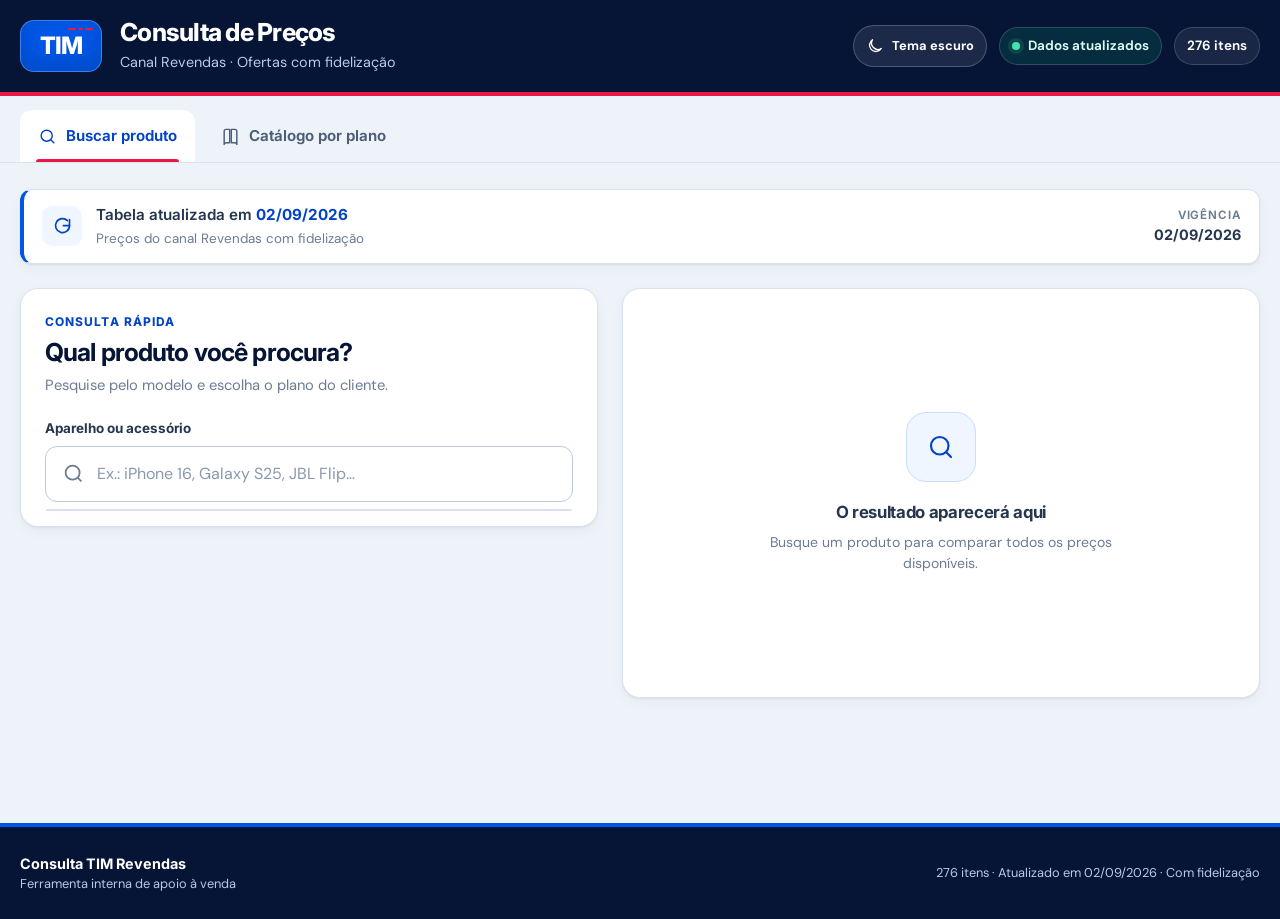
==== commit 2fda5114: "Add files via upload" ====
--- a/index.html
+++ b/index.html
@@ -4,10 +4,20 @@
   <meta charset="UTF-8">
   <meta name="viewport" content="width=device-width, initial-scale=1.0">
   <meta name="description" content="Consulta de preços de aparelhos e acessórios TIM para canal Revendas">
+  <meta name="theme-color" id="themeColorMeta" content="#061436">
   <title>TIM — Consulta de Preços · Revendas</title>
+  <script>
+    (() => {
+      const storageKey = 'tim-consulta-theme';
+      let savedTheme = null;
+      try { savedTheme = localStorage.getItem(storageKey); } catch (error) { /* armazenamento indisponível */ }
+      const systemTheme = window.matchMedia?.('(prefers-color-scheme: dark)').matches ? 'dark' : 'light';
+      document.documentElement.dataset.theme = ['light', 'dark'].includes(savedTheme) ? savedTheme : systemTheme;
+    })();
+  </script>
   <link rel="preconnect" href="https://fonts.googleapis.com">
   <link href="https://fonts.googleapis.com/css2?family=Inter:wght@400;500;600;700;800&family=DM+Sans:wght@400;500;600&display=swap" rel="stylesheet">
-  <link rel="stylesheet" href="style.css?v=e04b315952ee">
+  <link rel="stylesheet" href="style.css?v=a27bc28bf1bc">
 </head>
 <body>
 
@@ -29,6 +39,11 @@
         </div>
       </div>
       <div class="header-status">
+        <button class="theme-toggle" id="themeToggle" type="button" aria-label="Ativar tema escuro" aria-pressed="false" title="Ativar tema escuro">
+          <svg class="theme-icon theme-icon-moon" viewBox="0 0 24 24" aria-hidden="true"><path d="M20.4 15.3A8.5 8.5 0 0 1 8.7 3.6 8.5 8.5 0 1 0 20.4 15.3Z"></path></svg>
+          <svg class="theme-icon theme-icon-sun" viewBox="0 0 24 24" aria-hidden="true"><circle cx="12" cy="12" r="4"></circle><path d="M12 2v2M12 20v2M4.93 4.93l1.42 1.42M17.65 17.65l1.42 1.42M2 12h2M20 12h2M4.93 19.07l1.42-1.42M17.65 6.35l1.42-1.42"></path></svg>
+          <span id="themeToggleText">Tema escuro</span>
+        </button>
         <span class="status-pill"><span class="status-dot" aria-hidden="true"></span>Dados atualizados</span>
         <p class="header-badge" aria-label="Total de itens">276 itens</p>
       </div>
@@ -290,6 +305,6 @@
     </div>
   </footer>
 
-  <script src="script.js?v=1c861b9bbdda"></script>
+  <script src="script.js?v=e2e0c5e3e0f1"></script>
 </body>
 </html>
--- a/style.css
+++ b/style.css
@@ -32,6 +32,33 @@
   --content: 1240px;
 }
 
+:root[data-theme="dark"] {
+  color-scheme: dark;
+  --blue-700: #8db9ff;
+  --blue-600: #4f91ff;
+  --blue-500: #6aa5ff;
+  --blue-100: #1a3f78;
+  --blue-50: #112b52;
+  --red-600: #ff7893;
+  --red-500: #ff4168;
+  --green-700: #78e6c2;
+  --green-100: #153e35;
+  --amber-700: #ffd477;
+  --amber-100: #45371a;
+  --ink-950: #f4f7fc;
+  --ink-800: #dce5f4;
+  --ink-650: #b8c5d9;
+  --ink-500: #95a4bb;
+  --line: #2b3a55;
+  --line-strong: #40516e;
+  --surface: #111c30;
+  --surface-soft: #17253c;
+  --page: #08111f;
+  --shadow-sm: 0 1px 2px rgba(0,0,0,.24), 0 5px 18px rgba(0,0,0,.16);
+  --shadow-md: 0 14px 38px rgba(0,0,0,.35);
+  --shadow-focus: 0 0 0 4px rgba(106,165,255,.22);
+}
+
 *, *::before, *::after { box-sizing: border-box; }
 html { min-width: 320px; scroll-behavior: smooth; background: var(--page); }
 body {
@@ -84,6 +111,22 @@
 }
 .brand-text p { margin-top: 5px; color: #b9c9ea; font-size: .9rem; }
 .header-status { display: flex; align-items: center; justify-content: flex-end; gap: 12px; }
+.theme-toggle {
+  min-height: 42px; padding: 8px 12px; display: inline-flex; align-items: center;
+  justify-content: center; gap: 8px; color: #fff; background: rgba(255,255,255,.09);
+  border: 1px solid rgba(255,255,255,.22); border-radius: 999px;
+  font-size: .8rem; font-weight: 700; white-space: nowrap;
+  transition: background .18s ease, border-color .18s ease, transform .18s ease;
+}
+.theme-toggle:hover { background: rgba(255,255,255,.16); border-color: rgba(255,255,255,.34); }
+.theme-toggle:active { transform: translateY(1px); }
+.theme-icon {
+  width: 18px; height: 18px; fill: none; stroke: currentColor; stroke-width: 1.8;
+  stroke-linecap: round; stroke-linejoin: round;
+}
+.theme-icon-sun { display: none; }
+:root[data-theme="dark"] .theme-icon-moon { display: none; }
+:root[data-theme="dark"] .theme-icon-sun { display: block; }
 .status-pill, .header-badge {
   min-height: 38px; display: inline-flex; align-items: center; gap: 8px;
   padding: 8px 12px; border: 1px solid rgba(255,255,255,.16);
@@ -568,6 +611,39 @@
 .footer-inner p:first-child { display: flex; flex-direction: column; }
 .footer-inner strong { color: #fff; font-family: Inter,sans-serif; font-size: .9rem; }
 
+/* Ajustes de contraste do tema escuro para componentes com cores contextuais */
+:root[data-theme="dark"] .mode-nav { background: rgba(8,17,31,.94); }
+:root[data-theme="dark"] .mode-tab:hover { background: rgba(255,255,255,.06); }
+:root[data-theme="dark"] .section-heading h2,
+:root[data-theme="dark"] .catalog-heading h2,
+:root[data-theme="dark"] .product-name { color: var(--ink-950); }
+:root[data-theme="dark"] .app-error { color: #ffb8c5; background: #351521; border-color: #783044; }
+:root[data-theme="dark"] .search-clear:hover { color: #ff9caf; background: #351521; }
+:root[data-theme="dark"] .dropdown-item { border-bottom-color: var(--line); }
+:root[data-theme="dark"] .tag-5g,
+:root[data-theme="dark"] .product-tag--5g { border-color: #276957; }
+:root[data-theme="dark"] .tag-acc,
+:root[data-theme="dark"] .product-tag--store { border-color: #705b27; }
+:root[data-theme="dark"] .tag-boost,
+:root[data-theme="dark"] .product-tag--boost,
+:root[data-theme="dark"] .plan-mini__nonfid-badge { color: #ffb4c4; background: #482031; border-color: #743248; }
+:root[data-theme="dark"] .plan-tabs { background: #0d1728; }
+:root[data-theme="dark"] .plan-tab.active { background: var(--surface-soft); box-shadow: 0 2px 8px rgba(0,0,0,.24); }
+:root[data-theme="dark"] .nonfid-note { color: #ffe0a3; background: #382b12; border-color: #6d5422; }
+:root[data-theme="dark"] .product-header { background: #0e192b; }
+:root[data-theme="dark"] .boost-control { background: #311724; border-color: #6e2c42; }
+:root[data-theme="dark"] .boost-label { color: #ff9eb2; }
+:root[data-theme="dark"] .boost-desc { color: #d9a9b5; }
+:root[data-theme="dark"] .boost-toggle { color: var(--ink-800); background: #18243a; border-color: #754057; }
+:root[data-theme="dark"] .boost-toggle[aria-checked="true"] { color: #ffb3c3; background: #482031; border-color: #b75470; }
+:root[data-theme="dark"] .catalog-select,
+:root[data-theme="dark"] .price-input { background: var(--surface); }
+:root[data-theme="dark"] .catalog-card-price { border-top-color: var(--line); }
+:root[data-theme="dark"] .catalog-card-boost { color: #ffb4c4; background: #351521; border-color: #6e2c42; }
+:root[data-theme="dark"] .dropdown-item-logo,
+:root[data-theme="dark"] .product-logo,
+:root[data-theme="dark"] .catalog-card-logo { background: #f8fafc; }
+
 @media (max-width:1080px) {
   .search-layout { grid-template-columns: minmax(0,1fr); }
   .result-workspace { position: static; }
@@ -582,6 +658,8 @@
   .brand-logo { width: 68px; height: 46px; }
   .brand-logo-word { font-size: 21px; }
   .brand-text p, .status-pill { display: none; }
+  .theme-toggle { width: 44px; min-width: 44px; height: 44px; padding: 0; }
+  .theme-toggle span { position: absolute; width: 1px; height: 1px; overflow: hidden; clip-path: inset(50%); white-space: nowrap; }
   .mode-nav-inner { min-height: 60px; align-items: stretch; }
   .mode-tab { min-height: 59px; flex: 1; border-radius: 0; font-size: .84rem; }
   .site-main { padding-top: 18px; }
@@ -614,6 +692,8 @@
   .brand-logo { width: 60px; height: 42px; border-radius: 11px; }
   .brand-logo-word { font-size: 19px; }
   .brand-text h1 { font-size: 1rem; }
+  .header-status { gap: 7px; }
+  .theme-toggle { width: 42px; min-width: 42px; height: 42px; }
   .header-badge { min-height: 34px; padding: 7px 9px; font-size: .74rem; }
   .mode-tab { padding: 0 8px; }
   .mode-tab svg { width: 17px; height: 17px; }
